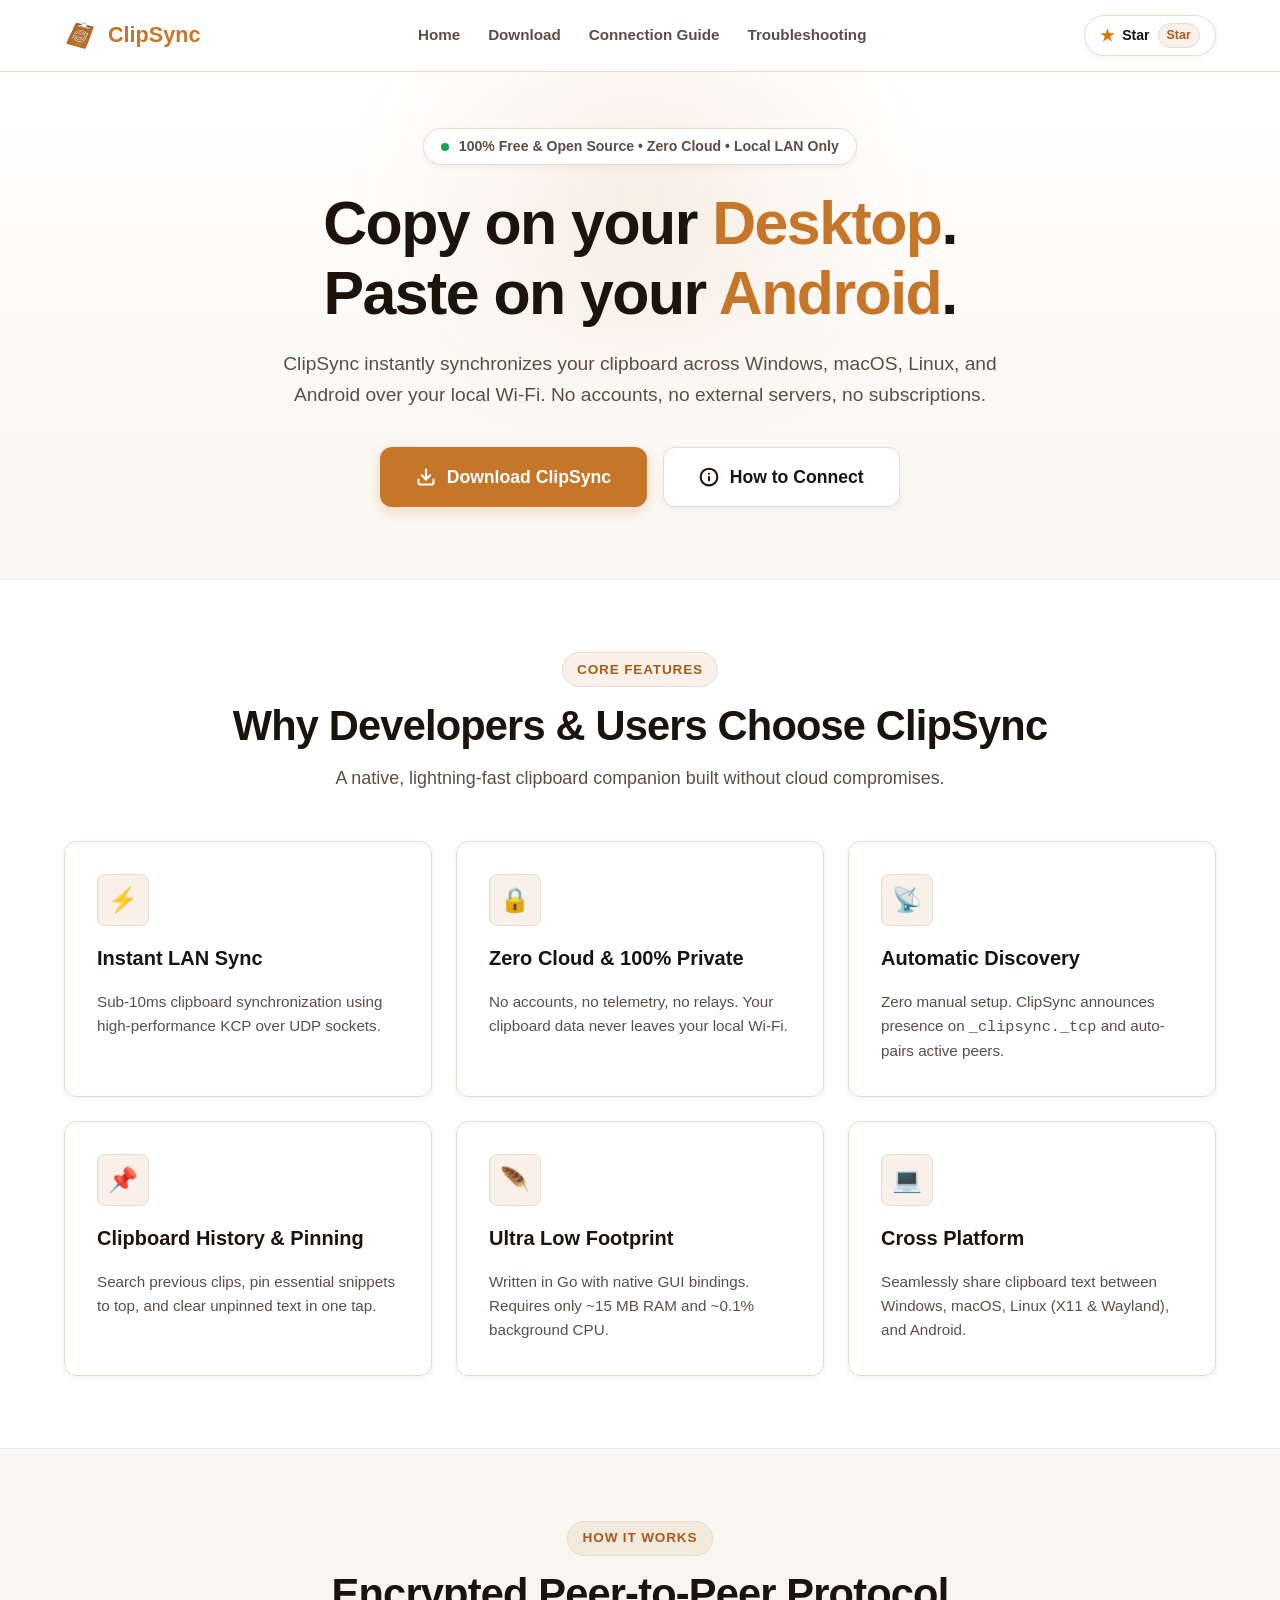
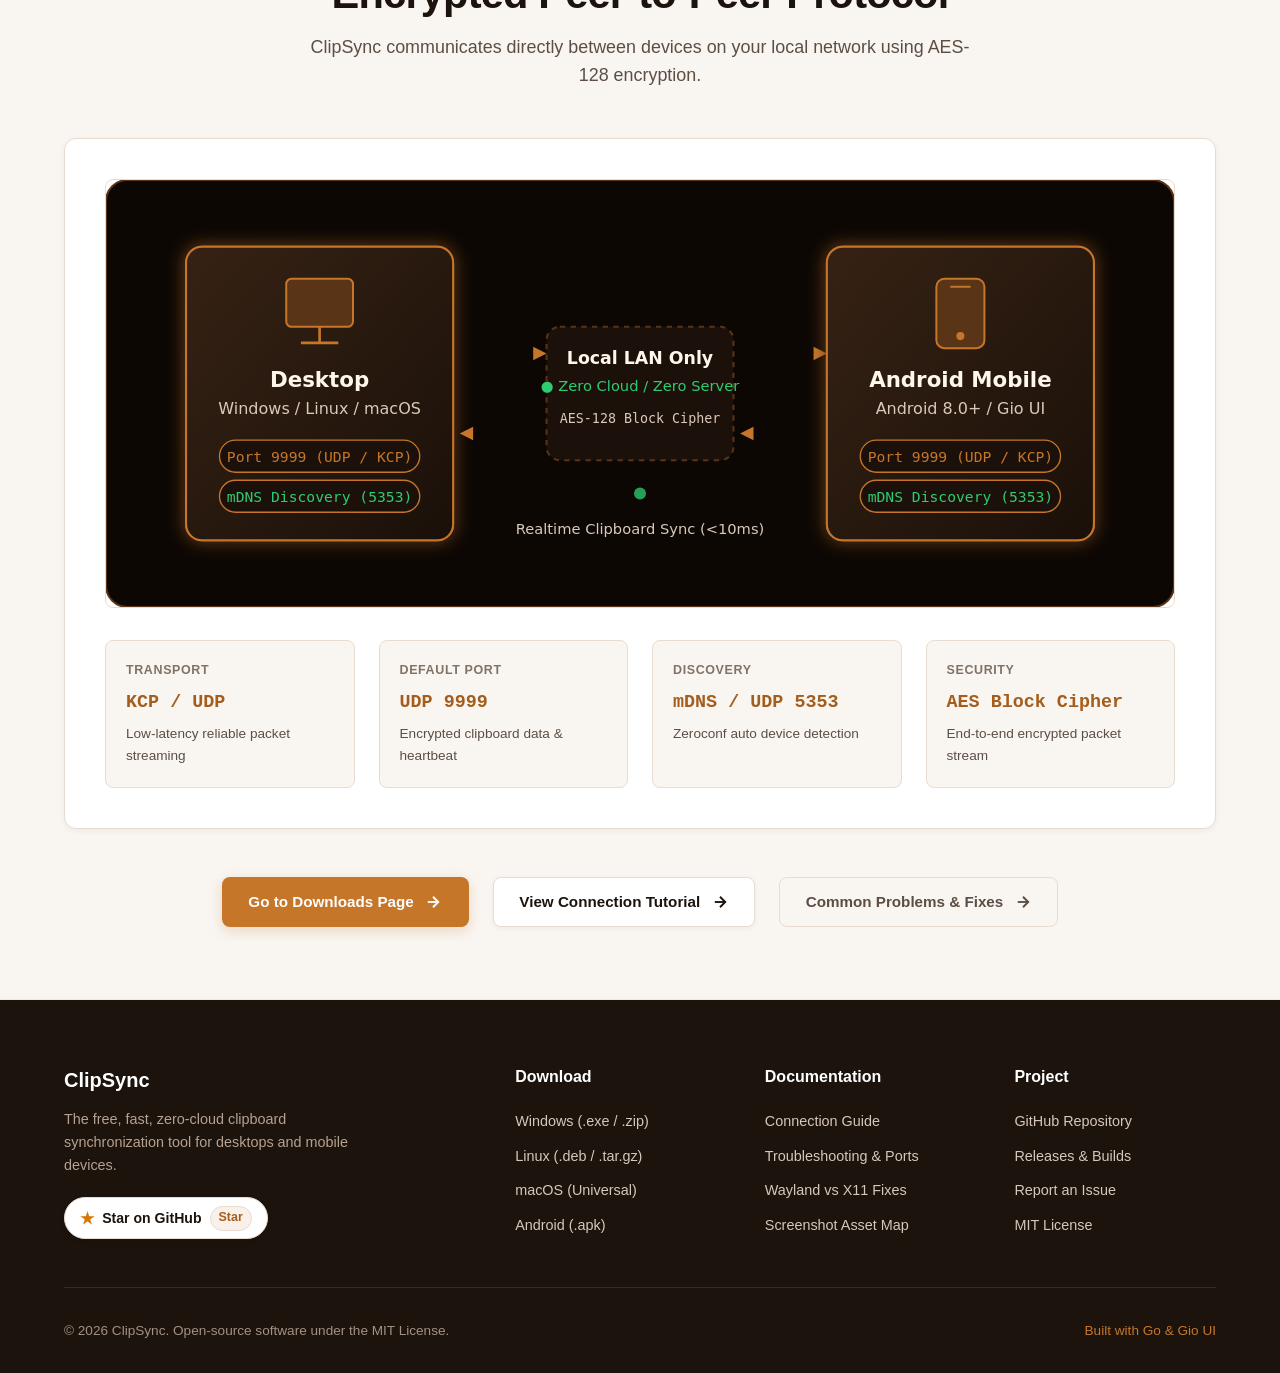
==== docs/index.html @ 0799cf81 "Add styles and troubleshooting page for ClipSync - Introduced new CSS files for page-specific styles" ====
<!DOCTYPE html>
<html lang="en">
<head>
  <meta charset="UTF-8">
  <meta name="viewport" content="width=device-width, initial-scale=1.0">
  <title>ClipSync — Free, Fast, Zero-Cloud Local Clipboard Synchronizer</title>
  <meta name="description" content="Open-source clipboard synchronization for Windows, macOS, Linux, and Android. Sync instantly over your local Wi-Fi with end-to-end AES encryption. No accounts, no cloud, no tracking.">
  <meta name="keywords" content="clipboard sync, clipsync, local clipboard sync, lan clipboard, p2p clipboard, cross platform clipboard, open source clipboard manager">

  <!-- OpenGraph / Social Sharing -->
  <meta property="og:type" content="website">
  <meta property="og:title" content="ClipSync — Zero-Cloud Local Clipboard Sync">
  <meta property="og:description" content="Copy on your Desktop. Paste on your Android. No account. No friction. Fast, private, open-source clipboard synchronization.">
  <meta property="og:image" content="assets/icon.png">
  <meta property="og:url" content="https://diamondosas.github.io/clipsync/">

  <!-- Favicon -->
  <link rel="icon" type="image/x-icon" href="assets/icon.ico">
  <link rel="icon" type="image/png" sizes="32x32" href="assets/icon.png">

  <!-- Modular Stylesheets -->
  <link rel="stylesheet" href="styles/variables.css">
  <link rel="stylesheet" href="styles/reset.css">
  <link rel="stylesheet" href="styles/layout.css">
  <link rel="stylesheet" href="styles/components.css">
  <link rel="stylesheet" href="styles/pages.css">
</head>
<body>

  <!-- Navigation Bar -->
  <header class="navbar">
    <div class="container">
      <a href="index.html" class="nav-brand">
        <img src="assets/icon.png" alt="ClipSync Logo" width="32" height="32">
        <span>ClipSync
      </a>

      <nav class="nav-links">
        <a href="index.html" class="nav-link active">Home</a>
        <a href="download.html" class="nav-link">Download</a>
        <a href="guide.html" class="nav-link">Connection Guide</a>
        <a href="troubleshoot.html" class="nav-link">Troubleshooting</a>
      </nav>

      <div class="nav-actions">
        <a href="https://github.com/DiamondOsas/ClipSync" target="_blank" rel="noopener noreferrer" class="btn-github" title="Star ClipSync on GitHub">
          <span class="star-icon">★</span>
          <span class="btn-github-text">Star</span>
          <span class="star-count">...</span>
        </a>

        <button class="mobile-menu-btn" aria-label="Toggle navigation menu">
          <span></span>
          <span></span>
          <span></span>
        </button>
      </div>
    </div>
  </header>

  <!-- Mobile Drawer Menu -->
  <div class="mobile-drawer">
    <a href="index.html" class="nav-link">Home</a>
    <a href="download.html" class="nav-link">Download</a>
    <a href="guide.html" class="nav-link">Connection Guide</a>
    <a href="troubleshoot.html" class="nav-link">Troubleshooting</a>
    <a href="https://github.com/DiamondOsas/ClipSync" target="_blank" class="btn btn-secondary">
      GitHub Repository (★ <span class="star-count">...</span>)
    </a>
  </div>

  <!-- Hero Section -->
  <section class="hero" id="hero">
    <div class="hero-glow-bg"></div>
    <div class="container">
      <div class="hero-content">
        <div class="hero-badge">
          <span class="hero-badge-dot"></span>
          <span>100% Free & Open Source • Zero Cloud • Local LAN Only</span>
        </div>

        <h1 class="hero-title">
          Copy on your <span class="gradient-text">Desktop</span>.<br>
          Paste on your <span class="gradient-text">Android</span>.
        </h1>

        <p class="hero-desc">
          ClipSync instantly synchronizes your clipboard across Windows, macOS, Linux, and Android over your local Wi-Fi. No accounts, no external servers, no subscriptions.
        </p>

        <!-- Quick CTAs -->
        <div style="display: flex; gap: 1rem; justify-content: center; flex-wrap: wrap;">
          <a href="download.html" class="btn btn-primary btn-lg">
            <svg width="20" height="20" viewBox="0 0 24 24" fill="none" stroke="currentColor" stroke-width="2.5" stroke-linecap="round" stroke-linejoin="round">
              <path d="M21 15v4a2 2 0 0 1-2 2H5a2 2 0 0 1-2-2v-4"></path>
              <polyline points="7 10 12 15 17 10"></polyline>
              <line x1="12" y1="15" x2="12" y2="3"></line>
            </svg>
            <span>Download ClipSync</span>
          </a>
          <a href="guide.html" class="btn btn-secondary btn-lg">
            <svg width="20" height="20" viewBox="0 0 24 24" fill="none" stroke="currentColor" stroke-width="2.5" stroke-linecap="round" stroke-linejoin="round">
              <circle cx="12" cy="12" r="10"></circle>
              <line x1="12" y1="16" x2="12" y2="12"></line>
              <line x1="12" y1="8" x2="12.01" y2="8"></line>
            </svg>
            <span>How to Connect</span>
          </a>
        </div>
      </div>
    </div>
  </section>

  <!-- Quick Feature Overview -->
  <section class="section" id="features">
    <div class="container">
      <div class="section-header">
        <div class="section-tag">Core Features</div>
        <h2 class="section-title">Why Developers & Users Choose ClipSync</h2>
        <p class="section-subtitle">A native, lightning-fast clipboard companion built without cloud compromises.</p>
      </div>

      <div class="features-grid">
        <div class="card card-feature">
          <div class="card-icon">⚡</div>
          <h3 class="card-title">Instant LAN Sync</h3>
          <p class="card-desc">Sub-10ms clipboard synchronization using high-performance KCP over UDP sockets.</p>
        </div>

        <div class="card card-feature">
          <div class="card-icon">🔒</div>
          <h3 class="card-title">Zero Cloud & 100% Private</h3>
          <p class="card-desc">No accounts, no telemetry, no relays. Your clipboard data never leaves your local Wi-Fi.</p>
        </div>

        <div class="card card-feature">
          <div class="card-icon">📡</div>
          <h3 class="card-title">Automatic Discovery</h3>
          <p class="card-desc">Zero manual setup. ClipSync announces presence on <code>_clipsync._tcp</code> and auto-pairs active peers.</p>
        </div>

        <div class="card card-feature">
          <div class="card-icon">📌</div>
          <h3 class="card-title">Clipboard History & Pinning</h3>
          <p class="card-desc">Search previous clips, pin essential snippets to top, and clear unpinned text in one tap.</p>
        </div>

        <div class="card card-feature">
          <div class="card-icon">🪶</div>
          <h3 class="card-title">Ultra Low Footprint</h3>
          <p class="card-desc">Written in Go with native GUI bindings. Requires only ~15 MB RAM and ~0.1% background CPU.</p>
        </div>

        <div class="card card-feature">
          <div class="card-icon">💻</div>
          <h3 class="card-title">Cross Platform</h3>
          <p class="card-desc">Seamlessly share clipboard text between Windows, macOS, Linux (X11 & Wayland), and Android.</p>
        </div>
      </div>
    </div>
  </section>

  <!-- P2P Architecture Overview -->
  <section class="section section-alt">
    <div class="container">
      <div class="section-header">
        <div class="section-tag">How It Works</div>
        <h2 class="section-title">Encrypted Peer-to-Peer Protocol</h2>
        <p class="section-subtitle">ClipSync communicates directly between devices on your local network using AES-128 encryption.</p>
      </div>

      <div class="protocol-banner">
        <div style="text-align: center; margin-bottom: 2rem;">
          <img src="assets/images/p2p-architecture.svg" alt="ClipSync P2P Architecture" style="max-width: 100%; border-radius: var(--radius-sm); border: 1.5px solid var(--color-border);" />
        </div>

        <div class="protocol-grid">
          <div class="protocol-spec-item">
            <span class="protocol-spec-label">Transport</span>
            <span class="protocol-spec-value">KCP / UDP</span>
            <span class="protocol-spec-desc">Low-latency reliable packet streaming</span>
          </div>
          <div class="protocol-spec-item">
            <span class="protocol-spec-label">Default Port</span>
            <span class="protocol-spec-value">UDP 9999</span>
            <span class="protocol-spec-desc">Encrypted clipboard data & heartbeat</span>
          </div>
          <div class="protocol-spec-item">
            <span class="protocol-spec-label">Discovery</span>
            <span class="protocol-spec-value">mDNS / UDP 5353</span>
            <span class="protocol-spec-desc">Zeroconf auto device detection</span>
          </div>
          <div class="protocol-spec-item">
            <span class="protocol-spec-label">Security</span>
            <span class="protocol-spec-value">AES Block Cipher</span>
            <span class="protocol-spec-desc">End-to-end encrypted packet stream</span>
          </div>
        </div>
      </div>

      <!-- Links to subpages -->
      <div style="display: flex; gap: 1.5rem; justify-content: center; margin-top: 3rem; flex-wrap: wrap;">
        <a href="download.html" class="btn btn-primary">
          <span>Go to Downloads Page</span>
          <svg width="18" height="18" viewBox="0 0 24 24" fill="none" stroke="currentColor" stroke-width="2.5"><line x1="5" y1="12" x2="19" y2="12"></line><polyline points="12 5 19 12 12 19"></polyline></svg>
        </a>
        <a href="guide.html" class="btn btn-secondary">
          <span>View Connection Tutorial</span>
          <svg width="18" height="18" viewBox="0 0 24 24" fill="none" stroke="currentColor" stroke-width="2.5"><line x1="5" y1="12" x2="19" y2="12"></line><polyline points="12 5 19 12 12 19"></polyline></svg>
        </a>
        <a href="troubleshoot.html" class="btn btn-ghost">
          <span>Common Problems & Fixes</span>
          <svg width="18" height="18" viewBox="0 0 24 24" fill="none" stroke="currentColor" stroke-width="2.5"><line x1="5" y1="12" x2="19" y2="12"></line><polyline points="12 5 19 12 12 19"></polyline></svg>
        </a>
      </div>
    </div>
  </section>

  <!-- Footer -->
  <footer class="footer">
    <div class="container">
      <div class="footer-grid">
        <div class="footer-brand">
          <h4>ClipSync</h4>
          <p>The free, fast, zero-cloud clipboard synchronization tool for desktops and mobile devices.</p>
          <div style="margin-top: 1.25rem;">
            <a href="https://github.com/DiamondOsas/ClipSync" target="_blank" rel="noopener noreferrer" class="btn-github">
              <span class="star-icon">★</span>
              <span>Star on GitHub</span>
              <span class="star-count">...</span>
            </a>
          </div>
        </div>

        <div class="footer-col">
          <h5>Download</h5>
          <ul>
            <li><a href="download.html">Windows (.exe / .zip)</a></li>
            <li><a href="download.html">Linux (.deb / .tar.gz)</a></li>
            <li><a href="download.html">macOS (Universal)</a></li>
            <li><a href="download.html">Android (.apk)</a></li>
          </ul>
        </div>

        <div class="footer-col">
          <h5>Documentation</h5>
          <ul>
            <li><a href="guide.html">Connection Guide</a></li>
            <li><a href="troubleshoot.html">Troubleshooting & Ports</a></li>
            <li><a href="troubleshoot.html">Wayland vs X11 Fixes</a></li>
            <li><a href="guide.html#assets">Screenshot Asset Map</a></li>
          </ul>
        </div>

        <div class="footer-col">
          <h5>Project</h5>
          <ul>
            <li><a href="https://github.com/DiamondOsas/ClipSync" target="_blank">GitHub Repository</a></li>
            <li><a href="https://github.com/DiamondOsas/ClipSync/releases" target="_blank">Releases & Builds</a></li>
            <li><a href="https://github.com/DiamondOsas/ClipSync/issues" target="_blank">Report an Issue</a></li>
            <li><a href="https://github.com/DiamondOsas/ClipSync/blob/main/LICENCE" target="_blank">MIT License</a></li>
          </ul>
        </div>
      </div>

      <div class="footer-bottom">
        <div>© 2026 ClipSync. Open-source software under the MIT License.</div>
        <div style="color: var(--color-accent);">Built with Go & Gio UI</div>
      </div>
    </div>
  </footer>

  <!-- Modular Scripts -->
  <script src="scripts/os-detect.js"></script>
  <script src="scripts/github-api.js"></script>
  <script src="scripts/clipboard.js"></script>
  <script src="scripts/ui-tabs.js"></script>
  <script src="scripts/main.js"></script>
</body>
</html>
---- docs/styles/variables.css ----
/**
 * ClipSync Theme Variables — Clean White Background with colors.go Accents
 * Palette:
 * - Background: Pure White (#FFFFFF) & Crisp Light Off-White (#FBF9F7)
 * - Accent: Warm Amber Caramel (#C67628) from colors.go
 * - Surface / Card: Crisp White (#FFFFFF) with warm borders
 * - Pinned Card: Warm Bronze / Cream Tint (#FDF6EE) with #C67628 border
 * - Text Primary: Deep Rich Charcoal Brown (#1A120B)
 * - Text Muted: Warm Almond Slate (#5C4E43)
 * - Red Action: Warm Rustic Terracotta (#DC4B3C) from colors.go
 */

:root {
  /* Clean White Canvas */
  --color-bg: #FFFFFF;
  --color-bg-alt: #F9F6F2;
  --color-bg-subtle: #F3ECE5;

  /* Primary Accent: Glowing Warm Amber Caramel (#C67628) */
  --color-accent: #C67628;
  --color-accent-light: #DE842D;
  --color-accent-dark: #A45D1C;
  --color-accent-hover: #B8671E;
  --color-accent-dim: rgba(198, 118, 40, 0.10);
  --color-accent-glow: rgba(198, 118, 40, 0.25);

  /* Primary Text: Deep Rich Dark Charcoal */
  --color-text: #1C130D;
  --color-text-dark: #000000;
  --color-text-white: #FFFFFF;

  /* Secondary Text: Warm Almond Slate */
  --color-text-muted: #5C4E43;
  --color-text-dim: #827265;

  /* Surface & Card Backgrounds */
  --color-surface: #FFFFFF;
  --color-surface-hover: #FCFAF8;
  --color-surface-card: #FFFFFF;
  --color-surface-card-hover: #FFFDFB;
  --color-surface-dark: #1F140D; /* Rich warm chocolate from colors.go for headers/footer */

  /* Surface Pinned / Highlight */
  --color-surface-pinned: #FEF8F0;
  --color-surface-pinned-border: #C67628;

  /* Destructive & Alert Action */
  --color-red: #DC4B3C;
  --color-red-dim: rgba(220, 75, 60, 0.10);

  /* Success & Status Glow */
  --color-green: #16A34A;
  --color-green-glow: rgba(22, 163, 74, 0.25);

  /* Borders & Dividers */
  --color-border: #E8DCD1;
  --color-border-subtle: #F0E8E0;
  --color-border-focus: #C67628;

  /* Typography */
  --font-sans: 'Inter', -apple-system, BlinkMacSystemFont, 'Segoe UI', Roboto, Oxygen, Ubuntu, Cantarell, sans-serif;
  --font-mono: 'JetBrains Mono', 'Fira Code', 'Cascadia Code', Menlo, Monaco, Consolas, monospace;

  /* Spacing & Sizing */
  --max-width: 1200px;
  --header-height: 72px;

  /* Border Radii */
  --radius-xs: 4px;
  --radius-sm: 8px;
  --radius-md: 12px;
  --radius-lg: 18px;
  --radius-full: 9999px;

  /* Shadows */
  --shadow-sm: 0 2px 6px rgba(40, 20, 5, 0.05);
  --shadow-md: 0 6px 18px rgba(40, 20, 5, 0.08);
  --shadow-lg: 0 12px 32px rgba(40, 20, 5, 0.12);
  --shadow-accent: 0 4px 20px rgba(198, 118, 40, 0.22);

  /* Transitions */
  --transition: all 0.2s cubic-bezier(0.16, 1, 0.3, 1);
  --transition-slow: all 0.35s cubic-bezier(0.16, 1, 0.3, 1);
}
---- docs/styles/layout.css ----
/**
 * ClipSync Layout & Structure — Light Theme with Warm Amber Accents
 */

.container {
  width: 100%;
  max-width: var(--max-width);
  margin: 0 auto;
  padding: 0 1.5rem;
}

.section {
  padding: 4.5rem 0;
  position: relative;
}

.section-alt {
  background-color: var(--color-bg-alt);
  border-top: 1px solid var(--color-border-subtle);
  border-bottom: 1px solid var(--color-border-subtle);
}

.section-header {
  text-align: center;
  margin-bottom: 3rem;
}

.section-tag {
  display: inline-flex;
  align-items: center;
  gap: 0.5rem;
  padding: 0.35rem 0.9rem;
  background: var(--color-accent-dim);
  border: 1px solid var(--color-border);
  color: var(--color-accent-dark);
  border-radius: var(--radius-full);
  font-size: 0.85rem;
  font-weight: 700;
  text-transform: uppercase;
  letter-spacing: 0.06em;
  margin-bottom: 0.85rem;
}

.section-title {
  font-size: clamp(2rem, 3.8vw, 2.6rem);
  font-weight: 800;
  color: var(--color-text);
  line-height: 1.2;
  margin-bottom: 0.85rem;
  letter-spacing: -0.02em;
}

.section-subtitle {
  font-size: 1.12rem;
  color: var(--color-text-muted);
  max-width: 680px;
  margin: 0 auto;
}

/* Header & Navigation */
.navbar {
  position: sticky;
  top: 0;
  left: 0;
  right: 0;
  height: var(--header-height);
  background: rgba(255, 255, 255, 0.92);
  backdrop-filter: blur(12px);
  -webkit-backdrop-filter: blur(12px);
  border-bottom: 1px solid var(--color-border);
  z-index: 1000;
  display: flex;
  align-items: center;
  transition: var(--transition);
}

.navbar .container {
  display: flex;
  align-items: center;
  justify-content: space-between;
}

.nav-brand {
  display: flex;
  align-items: center;
  gap: 0.75rem;
  font-size: 1.35rem;
  font-weight: 800;
  color: var(--color-text);
  text-decoration: none;
}

.nav-brand img {
  width: 32px;
  height: 32px;
  object-fit: contain;
}

.nav-brand span {
  color: var(--color-accent);
}

.nav-links {
  display: flex;
  align-items: center;
  gap: 1.75rem;
}

.nav-link {
  color: var(--color-text-muted);
  font-weight: 600;
  font-size: 0.95rem;
  text-decoration: none;
  transition: var(--transition);
  position: relative;
  padding: 0.4rem 0;
}

.nav-link:hover, .nav-link.active {
  color: var(--color-accent);
  text-decoration: none;
}

.nav-link.active::after {
  content: '';
  position: absolute;
  bottom: 0;
  left: 0;
  right: 0;
  height: 2px;
  background: var(--color-accent);
  border-radius: 2px;
}

.nav-actions {
  display: flex;
  align-items: center;
  gap: 1rem;
}

/* Mobile Nav Toggle */
.mobile-menu-btn {
  display: none;
  flex-direction: column;
  justify-content: center;
  gap: 5px;
  width: 38px;
  height: 38px;
  padding: 8px;
  border-radius: var(--radius-xs);
  background: var(--color-bg-alt);
  border: 1px solid var(--color-border);
  color: var(--color-text);
}

.mobile-menu-btn span {
  display: block;
  height: 2px;
  width: 100%;
  background: var(--color-text);
  border-radius: 2px;
  transition: var(--transition);
}

.mobile-drawer {
  display: none;
}

/* Hero Section */
.hero {
  padding-top: 3.5rem;
  padding-bottom: 4.5rem;
  position: relative;
  overflow: hidden;
  background: linear-gradient(180deg, #FFFFFF 0%, #FAF6F1 100%);
  border-bottom: 1px solid var(--color-border-subtle);
}

.hero-glow-bg {
  position: absolute;
  top: -10%;
  left: 50%;
  transform: translateX(-50%);
  width: 650px;
  height: 350px;
  background: radial-gradient(circle, rgba(198, 118, 40, 0.12) 0%, rgba(255, 255, 255, 0) 70%);
  filter: blur(40px);
  pointer-events: none;
  z-index: 0;
}

.hero-content {
  position: relative;
  z-index: 1;
  text-align: center;
  max-width: 860px;
  margin: 0 auto;
}

.hero-badge {
  display: inline-flex;
  align-items: center;
  gap: 0.6rem;
  background: #FFFFFF;
  border: 1px solid var(--color-border);
  border-radius: var(--radius-full);
  padding: 0.4rem 1.1rem;
  margin-bottom: 1.5rem;
  font-size: 0.88rem;
  font-weight: 600;
  color: var(--color-text-muted);
  box-shadow: var(--shadow-sm);
}

.hero-badge-dot {
  width: 8px;
  height: 8px;
  border-radius: 50%;
  background: var(--color-green);
}

.hero-title {
  font-size: clamp(2.3rem, 5vw, 3.8rem);
  font-weight: 900;
  line-height: 1.15;
  letter-spacing: -0.025em;
  margin-bottom: 1.25rem;
  color: var(--color-text);
}

.hero-title .gradient-text {
  color: var(--color-accent);
}

.hero-desc {
  font-size: 1.2rem;
  color: var(--color-text-muted);
  line-height: 1.6;
  margin-bottom: 2.25rem;
  max-width: 720px;
  margin-left: auto;
  margin-right: auto;
}

/* Page Header for subpages (Download, Guide, Troubleshoot) */
.page-header {
  padding: 3.5rem 0 2rem;
  background: linear-gradient(180deg, #FAF6F1 0%, #FFFFFF 100%);
  border-bottom: 1px solid var(--color-border);
  text-align: center;
}

.page-header h1 {
  font-size: clamp(2.2rem, 4vw, 3rem);
  font-weight: 800;
  color: var(--color-text);
  margin-bottom: 0.75rem;
  letter-spacing: -0.02em;
}

.page-header p {
  font-size: 1.15rem;
  color: var(--color-text-muted);
  max-width: 700px;
  margin: 0 auto;
}

/* Features Grid */
.features-grid {
  display: grid;
  grid-template-columns: repeat(auto-fit, minmax(280px, 1fr));
  gap: 1.5rem;
  margin-top: 2rem;
}

/* Footer */
.footer {
  background: #1C130D; /* Rich chocolate dark from colors.go for clean bottom contrast */
  color: #D6C7BB;
  padding: 4rem 0 2rem;
  font-size: 0.95rem;
}

.footer-grid {
  display: grid;
  grid-template-columns: 2fr repeat(3, 1fr);
  gap: 3rem;
  margin-bottom: 3rem;
}

.footer-brand h4 {
  font-size: 1.25rem;
  color: #FFFFFF;
  font-weight: 800;
  margin-bottom: 0.75rem;
}

.footer-brand p {
  color: #B5A292;
  font-size: 0.9rem;
  max-width: 320px;
  line-height: 1.6;
}

.footer-col h5 {
  color: #FFFFFF;
  font-size: 1rem;
  font-weight: 700;
  margin-bottom: 1.2rem;
}

.footer-col ul {
  display: flex;
  flex-direction: column;
  gap: 0.65rem;
}

.footer-col a {
  color: #D6C7BB;
  text-decoration: none;
  font-size: 0.9rem;
  transition: var(--transition);
}

.footer-col a:hover {
  color: #FFFFFF;
  padding-left: 3px;
}

.footer-bottom {
  padding-top: 2rem;
  border-top: 1px solid rgba(255, 255, 255, 0.1);
  display: flex;
  align-items: center;
  justify-content: space-between;
  flex-wrap: wrap;
  gap: 1rem;
  font-size: 0.85rem;
  color: #A39182;
}

@media (max-width: 900px) {
  .nav-links, .nav-actions .btn-github-text {
    display: none;
  }

  .mobile-menu-btn {
    display: flex;
  }

  .mobile-drawer {
    position: fixed;
    top: var(--header-height);
    left: 0;
    right: 0;
    background: #FFFFFF;
    border-bottom: 2px solid var(--color-border);
    box-shadow: var(--shadow-lg);
    padding: 1.5rem;
    display: flex;
    flex-direction: column;
    gap: 1.25rem;
    transform: translateY(-120%);
    transition: transform 0.3s ease-in-out;
    z-index: 999;
  }

  .mobile-drawer.open {
    transform: translateY(0);
  }

  .mobile-drawer .nav-link {
    font-size: 1.1rem;
    padding: 0.6rem 0;
    border-bottom: 1px solid var(--color-border-subtle);
  }

  .footer-grid {
    grid-template-columns: 1fr 1fr;
    gap: 2rem;
  }

  .footer-brand {
    grid-column: span 2;
  }
}

@media (max-width: 600px) {
  .footer-grid {
    grid-template-columns: 1fr;
  }
  .footer-brand {
    grid-column: span 1;
  }
}
---- docs/styles/components.css ----
/**
 * ClipSync Components & UI Elements — Clean White Background
 */

/* Buttons */
.btn {
  display: inline-flex;
  align-items: center;
  justify-content: center;
  gap: 0.65rem;
  padding: 0.75rem 1.6rem;
  border-radius: var(--radius-sm);
  font-weight: 600;
  font-size: 0.95rem;
  text-decoration: none;
  transition: var(--transition);
  border: 1px solid transparent;
  cursor: pointer;
  white-space: nowrap;
}

.btn:hover {
  text-decoration: none;
  transform: translateY(-2px);
}

.btn-primary {
  background: var(--color-accent);
  color: #FFFFFF !important;
  font-weight: 700;
  box-shadow: 0 4px 14px var(--color-accent-glow);
}

.btn-primary:hover {
  background: var(--color-accent-hover);
  box-shadow: 0 6px 20px rgba(198, 118, 40, 0.4);
}

.btn-secondary {
  background: #FFFFFF;
  color: var(--color-text) !important;
  border: 1px solid var(--color-border);
  box-shadow: var(--shadow-sm);
}

.btn-secondary:hover {
  background: var(--color-bg-alt);
  border-color: var(--color-accent);
  color: var(--color-accent) !important;
}

.btn-ghost {
  background: transparent;
  color: var(--color-text-muted);
  border: 1px solid var(--color-border);
}

.btn-ghost:hover {
  background: var(--color-bg-alt);
  color: var(--color-text);
  border-color: var(--color-accent);
}

.btn-lg {
  padding: 0.95rem 2.2rem;
  font-size: 1.1rem;
  border-radius: var(--radius-md);
}

.btn-sm {
  padding: 0.45rem 0.9rem;
  font-size: 0.85rem;
}

/* GitHub Star Button */
.btn-github {
  display: inline-flex;
  align-items: center;
  gap: 0.5rem;
  background: #FFFFFF;
  color: var(--color-text) !important;
  border: 1px solid var(--color-border);
  padding: 0.45rem 0.95rem;
  border-radius: var(--radius-full);
  font-size: 0.88rem;
  font-weight: 600;
  transition: var(--transition);
  box-shadow: var(--shadow-sm);
}

.btn-github:hover {
  border-color: var(--color-accent);
  color: var(--color-accent) !important;
  box-shadow: var(--shadow-md);
  text-decoration: none;
}

.btn-github .star-icon {
  color: #D97706;
  font-size: 1rem;
}

.btn-github .star-count {
  background: var(--color-accent-dim);
  border: 1px solid var(--color-border);
  padding: 0.1rem 0.5rem;
  border-radius: var(--radius-full);
  font-size: 0.78rem;
  font-weight: 700;
  color: var(--color-accent-dark);
}

/* Cards */
.card {
  background: #FFFFFF;
  border: 1px solid var(--color-border);
  border-radius: var(--radius-md);
  padding: 2rem;
  transition: var(--transition);
  position: relative;
  box-shadow: var(--shadow-sm);
}

.card:hover {
  border-color: var(--color-accent);
  box-shadow: var(--shadow-md);
  transform: translateY(-3px);
}

.card-pinned {
  background: var(--color-surface-pinned);
  border: 1.5px solid var(--color-surface-pinned-border);
  box-shadow: var(--shadow-accent);
}

.card-feature {
  display: flex;
  flex-direction: column;
  gap: 1rem;
  height: 100%;
}

.card-icon {
  width: 52px;
  height: 52px;
  border-radius: var(--radius-sm);
  background: var(--color-accent-dim);
  border: 1px solid var(--color-border);
  display: flex;
  align-items: center;
  justify-content: center;
  font-size: 1.5rem;
  color: var(--color-accent);
}

.card-title {
  font-size: 1.25rem;
  font-weight: 700;
  color: var(--color-text);
}

.card-desc {
  font-size: 0.95rem;
  color: var(--color-text-muted);
  line-height: 1.6;
}

/* Tabs */
.tabs-nav {
  display: flex;
  align-items: center;
  gap: 0.5rem;
  background: #FFFFFF;
  border: 1px solid var(--color-border);
  border-radius: var(--radius-lg);
  padding: 0.4rem;
  margin-bottom: 2rem;
  overflow-x: auto;
  box-shadow: var(--shadow-sm);
  scrollbar-width: none;
}

.tabs-nav::-webkit-scrollbar {
  display: none;
}

.tab-btn {
  display: inline-flex;
  align-items: center;
  gap: 0.6rem;
  padding: 0.65rem 1.4rem;
  border-radius: var(--radius-md);
  font-size: 0.95rem;
  font-weight: 600;
  color: var(--color-text-muted);
  transition: var(--transition);
  white-space: nowrap;
}

.tab-btn:hover {
  color: var(--color-accent);
  background: var(--color-accent-dim);
}

.tab-btn.active {
  background: var(--color-accent);
  color: #FFFFFF !important;
  box-shadow: 0 2px 10px rgba(198, 118, 40, 0.35);
}

.tab-pane {
  display: none;
  animation: fadeIn 0.25s cubic-bezier(0.16, 1, 0.3, 1);
}

.tab-pane.active {
  display: block;
}

@keyframes fadeIn {
  from {
    opacity: 0;
    transform: translateY(6px);
  }
  to {
    opacity: 1;
    transform: translateY(0);
  }
}

/* Code Blocks & Terminal Snippets */
.code-block {
  background: #1C130D; /* Clean dark terminal block for high contrast */
  border: 1px solid #362214;
  border-radius: var(--radius-sm);
  margin: 1.2rem 0;
  position: relative;
  overflow: hidden;
  box-shadow: var(--shadow-md);
}

.code-header {
  display: flex;
  align-items: center;
  justify-content: space-between;
  padding: 0.5rem 1rem;
  background: #281B13;
  border-bottom: 1px solid #3D291D;
  font-size: 0.8rem;
  color: #DAC9B9;
  font-family: var(--font-mono);
}

.code-content {
  padding: 1.1rem 1.25rem;
  overflow-x: auto;
  font-family: var(--font-mono);
  font-size: 0.9rem;
  color: #FFF6EC;
  line-height: 1.5;
}

.code-content code {
  color: #FFF6EC;
}

.code-content .command-prompt {
  color: var(--color-accent-light);
  user-select: none;
  margin-right: 0.5rem;
}

.btn-copy {
  display: inline-flex;
  align-items: center;
  gap: 0.4rem;
  background: #362214;
  border: 1px solid #5A3416;
  color: #FFF6EC;
  padding: 0.3rem 0.7rem;
  border-radius: var(--radius-xs);
  font-size: 0.78rem;
  font-family: var(--font-sans);
  font-weight: 500;
  transition: var(--transition);
}

.btn-copy:hover {
  background: var(--color-accent);
  color: #FFFFFF;
}

.btn-copy.copied {
  background: var(--color-green);
  color: #FFFFFF;
  border-color: var(--color-green);
}

/* Badges & Pills */
.badge {
  display: inline-flex;
  align-items: center;
  gap: 0.35rem;
  padding: 0.25rem 0.65rem;
  border-radius: var(--radius-full);
  font-size: 0.75rem;
  font-weight: 700;
  text-transform: uppercase;
  letter-spacing: 0.05em;
}

.badge-amber {
  background: var(--color-accent-dim);
  color: var(--color-accent-dark);
  border: 1px solid var(--color-border);
}

.badge-green {
  background: rgba(22, 163, 74, 0.12);
  color: #15803D;
  border: 1px solid rgba(22, 163, 74, 0.25);
}

.badge-red {
  background: var(--color-red-dim);
  color: #DC4B3C;
  border: 1px solid rgba(220, 75, 60, 0.25);
}

/* Search Bar */
.search-container {
  position: relative;
  max-width: 620px;
  margin: 0 auto 2.5rem;
}

.search-input {
  width: 100%;
  padding: 0.95rem 1.25rem 0.95rem 3rem;
  background: #FFFFFF;
  border: 1.5px solid var(--color-border);
  border-radius: var(--radius-full);
  color: var(--color-text);
  font-size: 1rem;
  box-shadow: var(--shadow-sm);
  transition: var(--transition);
}

.search-input:focus {
  outline: none;
  border-color: var(--color-accent);
  box-shadow: 0 0 16px var(--color-accent-glow);
}

.search-icon {
  position: absolute;
  left: 1.15rem;
  top: 50%;
  transform: translateY(-50%);
  color: var(--color-text-dim);
  pointer-events: none;
}

/* Accordion */
.accordion-item {
  background: #FFFFFF;
  border: 1px solid var(--color-border);
  border-radius: var(--radius-md);
  margin-bottom: 1rem;
  overflow: hidden;
  transition: var(--transition);
  box-shadow: var(--shadow-sm);
}

.accordion-item:hover {
  border-color: var(--color-accent);
}

.accordion-item.active {
  border-color: var(--color-accent);
  box-shadow: var(--shadow-md);
}

.accordion-header {
  width: 100%;
  padding: 1.35rem 1.75rem;
  display: flex;
  align-items: center;
  justify-content: space-between;
  gap: 1rem;
  text-align: left;
  font-size: 1.1rem;
  font-weight: 700;
  color: var(--color-text);
  transition: var(--transition);
  background: #FFFFFF;
}

.accordion-header:hover {
  color: var(--color-accent);
  background: var(--color-bg-alt);
}

.accordion-icon {
  width: 26px;
  height: 26px;
  display: flex;
  align-items: center;
  justify-content: center;
  border-radius: 50%;
  background: var(--color-bg-alt);
  color: var(--color-accent);
  transition: transform 0.25s ease;
  flex-shrink: 0;
  border: 1px solid var(--color-border);
}

.accordion-item.active .accordion-icon {
  transform: rotate(180deg);
  background: var(--color-accent);
  color: #FFFFFF;
  border-color: var(--color-accent);
}

.accordion-body {
  padding: 0 1.75rem 1.5rem;
  color: var(--color-text-muted);
  font-size: 0.98rem;
  line-height: 1.7;
  display: none;
  border-top: 1px solid var(--color-border-subtle);
  background: #FFFFFF;
}

.accordion-item.active .accordion-body {
  display: block;
}

/* Toast Notifications */
.toast-container {
  position: fixed;
  bottom: 2rem;
  right: 2rem;
  z-index: 2000;
  display: flex;
  flex-direction: column;
  gap: 0.75rem;
  pointer-events: none;
}

.toast {
  background: #FFFFFF;
  color: var(--color-text);
  border: 1.5px solid var(--color-accent);
  padding: 0.85rem 1.4rem;
  border-radius: var(--radius-sm);
  box-shadow: var(--shadow-lg);
  display: flex;
  align-items: center;
  gap: 0.75rem;
  font-weight: 600;
  font-size: 0.9rem;
  pointer-events: auto;
  animation: slideInUp 0.3s cubic-bezier(0.16, 1, 0.3, 1);
}

@keyframes slideInUp {
  from {
    opacity: 0;
    transform: translateY(20px);
  }
  to {
    opacity: 1;
    transform: translateY(0);
  }
}
---- docs/styles/pages.css ----
/**
 * ClipSync Page-Specific Styles — Light Theme
 * Download Matrix, Step-by-Step Guide, Architecture Visuals, Screenshots Showcase
 */

/* ==========================================================================
   1. Download Hero & OS Detection
   ========================================================================== */
.download-hero-card {
  background: linear-gradient(135deg, #FFFFFF 0%, #FFFDF9 60%, #FAF4EC 100%);
  border: 2px solid var(--color-accent);
  border-radius: var(--radius-lg);
  padding: 3rem;
  box-shadow: var(--shadow-md);
  margin-bottom: 3rem;
  position: relative;
  overflow: hidden;
}

.download-hero-card::before {
  content: '';
  position: absolute;
  top: 0;
  left: 0;
  right: 0;
  height: 4px;
  background: linear-gradient(90deg, #DE842D, #C67628, #A45D1C);
}

.detected-os-badge {
  display: inline-flex;
  align-items: center;
  gap: 0.6rem;
  background: var(--color-accent-dim);
  border: 1px solid var(--color-border);
  border-radius: var(--radius-full);
  padding: 0.4rem 1.2rem;
  color: var(--color-accent-dark);
  font-size: 0.95rem;
  font-weight: 700;
  margin-bottom: 1.25rem;
}

.detected-os-badge svg {
  width: 18px;
  height: 18px;
  fill: var(--color-accent);
}

.download-hero-grid {
  display: grid;
  grid-template-columns: 1.2fr 1fr;
  gap: 3rem;
  align-items: center;
}

.download-actions {
  display: flex;
  flex-direction: column;
  gap: 1.25rem;
}

.download-main-btn {
  padding: 1.1rem 2rem;
  font-size: 1.15rem;
  font-weight: 700;
  display: flex;
  align-items: center;
  justify-content: space-between;
}

.download-main-btn .btn-text-group {
  display: flex;
  flex-direction: column;
  align-items: flex-start;
  text-align: left;
}

.download-main-btn .btn-subtext {
  font-size: 0.82rem;
  font-weight: 500;
  opacity: 0.9;
}

.download-meta {
  display: flex;
  align-items: center;
  gap: 1.5rem;
  color: var(--color-text-muted);
  font-size: 0.88rem;
}

.download-meta-item {
  display: flex;
  align-items: center;
  gap: 0.4rem;
}

.download-hero-info {
  border-left: 1px solid var(--color-border);
  padding-left: 3rem;
  display: flex;
  flex-direction: column;
  gap: 1.5rem;
}

.info-item {
  display: flex;
  gap: 1rem;
}

.info-icon {
  width: 38px;
  height: 38px;
  border-radius: var(--radius-sm);
  background: var(--color-accent-dim);
  border: 1px solid var(--color-border);
  display: flex;
  align-items: center;
  justify-content: center;
  color: var(--color-accent);
  font-size: 1.1rem;
  flex-shrink: 0;
}

.info-title {
  font-size: 1rem;
  font-weight: 700;
  color: var(--color-text);
  margin-bottom: 0.2rem;
}

.info-desc {
  font-size: 0.88rem;
  color: var(--color-text-muted);
  line-height: 1.4;
}

/* ==========================================================================
   2. Platform Download Matrix Cards
   ========================================================================== */
.os-matrix-grid {
  display: grid;
  grid-template-columns: repeat(auto-fit, minmax(260px, 1fr));
  gap: 1.75rem;
}

.os-card {
  background: #FFFFFF;
  border: 1.5px solid var(--color-border);
  border-radius: var(--radius-md);
  padding: 1.75rem;
  display: flex;
  flex-direction: column;
  justify-content: space-between;
  gap: 1.5rem;
  box-shadow: var(--shadow-sm);
  transition: var(--transition);
}

.os-card:hover {
  border-color: var(--color-accent);
  transform: translateY(-4px);
  box-shadow: var(--shadow-md);
}

.os-card-header {
  display: flex;
  align-items: center;
  gap: 1rem;
}

.os-card-icon {
  width: 48px;
  height: 48px;
  border-radius: var(--radius-sm);
  background: var(--color-accent-dim);
  border: 1px solid var(--color-border);
  display: flex;
  align-items: center;
  justify-content: center;
}

.os-card-icon svg {
  width: 26px;
  height: 26px;
  fill: var(--color-accent);
}

.os-card-title {
  font-size: 1.2rem;
  font-weight: 700;
  color: var(--color-text);
}

.os-card-version {
  font-size: 0.82rem;
  color: var(--color-text-dim);
  font-weight: 500;
}

.os-card-downloads {
  display: flex;
  flex-direction: column;
  gap: 0.75rem;
}

.os-card-downloads .btn {
  width: 100%;
  justify-content: space-between;
  font-size: 0.9rem;
  padding: 0.7rem 1rem;
}

.file-type-badge {
  font-size: 0.75rem;
  background: rgba(0, 0, 0, 0.08);
  padding: 0.15rem 0.45rem;
  border-radius: var(--radius-xs);
  font-family: var(--font-mono);
  font-weight: 600;
}

.btn-primary .file-type-badge {
  background: rgba(255, 255, 255, 0.25);
  color: #FFFFFF;
}

/* ==========================================================================
   3. Step-by-Step Connection Guide
   ========================================================================== */
.steps-container {
  display: grid;
  grid-template-columns: repeat(3, 1fr);
  gap: 2rem;
  position: relative;
  margin: 3rem 0;
}

.step-card {
  background: #FFFFFF;
  border: 1.5px solid var(--color-border);
  border-radius: var(--radius-md);
  padding: 2.2rem 1.8rem;
  display: flex;
  flex-direction: column;
  gap: 1.2rem;
  position: relative;
  box-shadow: var(--shadow-sm);
}

.step-number {
  position: absolute;
  top: -16px;
  left: 24px;
  width: 36px;
  height: 36px;
  border-radius: 50%;
  background: var(--color-accent);
  color: #FFFFFF;
  font-weight: 800;
  font-size: 1.1rem;
  display: flex;
  align-items: center;
  justify-content: center;
  box-shadow: 0 4px 12px var(--color-accent-glow);
}

.step-title {
  font-size: 1.2rem;
  font-weight: 700;
  color: var(--color-text);
  margin-top: 0.5rem;
}

.step-desc {
  font-size: 0.95rem;
  color: var(--color-text-muted);
  line-height: 1.6;
}

/* ==========================================================================
   4. Visual Screenshots & Mockups
   ========================================================================== */
.screenshots-grid {
  display: grid;
  grid-template-columns: repeat(auto-fit, minmax(420px, 1fr));
  gap: 2.5rem;
  margin: 2.5rem 0;
}

.screenshot-frame {
  background: #FFFFFF;
  border: 1.5px solid var(--color-border);
  border-radius: var(--radius-md);
  overflow: hidden;
  box-shadow: var(--shadow-md);
  transition: var(--transition);
}

.screenshot-frame:hover {
  border-color: var(--color-accent);
  box-shadow: var(--shadow-lg);
}

.screenshot-topbar {
  background: #FAF6F1;
  border-bottom: 1px solid var(--color-border);
  padding: 0.75rem 1rem;
  display: flex;
  align-items: center;
  justify-content: space-between;
}

.window-dots {
  display: flex;
  gap: 6px;
}

.window-dot {
  width: 10px;
  height: 10px;
  border-radius: 50%;
  background: #D5C5B5;
}

.window-title {
  font-size: 0.85rem;
  color: var(--color-text);
  font-weight: 700;
}

.screenshot-img-wrapper {
  background: #110B07; /* Dark viewport container so the app screenshots contrast gorgeously */
  padding: 1.5rem;
  display: flex;
  align-items: center;
  justify-content: center;
  min-height: 300px;
}

.screenshot-img-wrapper img {
  border-radius: var(--radius-sm);
  max-height: 380px;
  object-fit: contain;
  box-shadow: 0 4px 20px rgba(0, 0, 0, 0.5);
}

.screenshot-caption {
  padding: 1.25rem 1.5rem;
  background: #FFFFFF;
  border-top: 1px solid var(--color-border);
}

.screenshot-caption h5 {
  font-size: 1.05rem;
  font-weight: 700;
  color: var(--color-text);
  margin-bottom: 0.35rem;
}

.screenshot-caption p {
  font-size: 0.9rem;
  color: var(--color-text-muted);
}

.asset-tag {
  display: inline-block;
  font-family: var(--font-mono);
  font-size: 0.78rem;
  font-weight: 600;
  color: var(--color-accent-dark);
  background: var(--color-accent-dim);
  border: 1px solid var(--color-border);
  padding: 0.2rem 0.6rem;
  border-radius: var(--radius-xs);
  margin-top: 0.5rem;
}

/* ==========================================================================
   5. Architecture & LAN Protocol Visuals
   ========================================================================== */
.protocol-banner {
  background: #FFFFFF;
  border: 1.5px solid var(--color-border);
  border-radius: var(--radius-md);
  padding: 2.5rem;
  margin: 2.5rem 0;
  box-shadow: var(--shadow-sm);
}

.protocol-grid {
  display: grid;
  grid-template-columns: repeat(auto-fit, minmax(220px, 1fr));
  gap: 1.5rem;
  margin-top: 2rem;
}

.protocol-spec-item {
  background: var(--color-bg-alt);
  border: 1px solid var(--color-border);
  border-radius: var(--radius-sm);
  padding: 1.25rem;
  display: flex;
  flex-direction: column;
  gap: 0.4rem;
}

.protocol-spec-label {
  font-size: 0.78rem;
  text-transform: uppercase;
  letter-spacing: 0.05em;
  color: var(--color-text-dim);
  font-weight: 700;
}

.protocol-spec-value {
  font-size: 1.15rem;
  font-weight: 800;
  color: var(--color-accent-dark);
  font-family: var(--font-mono);
}

.protocol-spec-desc {
  font-size: 0.85rem;
  color: var(--color-text-muted);
}

/* Responsive adjustments */
@media (max-width: 992px) {
  .download-hero-grid {
    grid-template-columns: 1fr;
    gap: 2rem;
  }
  .download-hero-info {
    border-left: none;
    border-top: 1px solid var(--color-border);
    padding-left: 0;
    padding-top: 2rem;
  }
  .steps-container {
    grid-template-columns: 1fr;
    gap: 2.5rem;
  }
  .screenshots-grid {
    grid-template-columns: 1fr;
  }
}
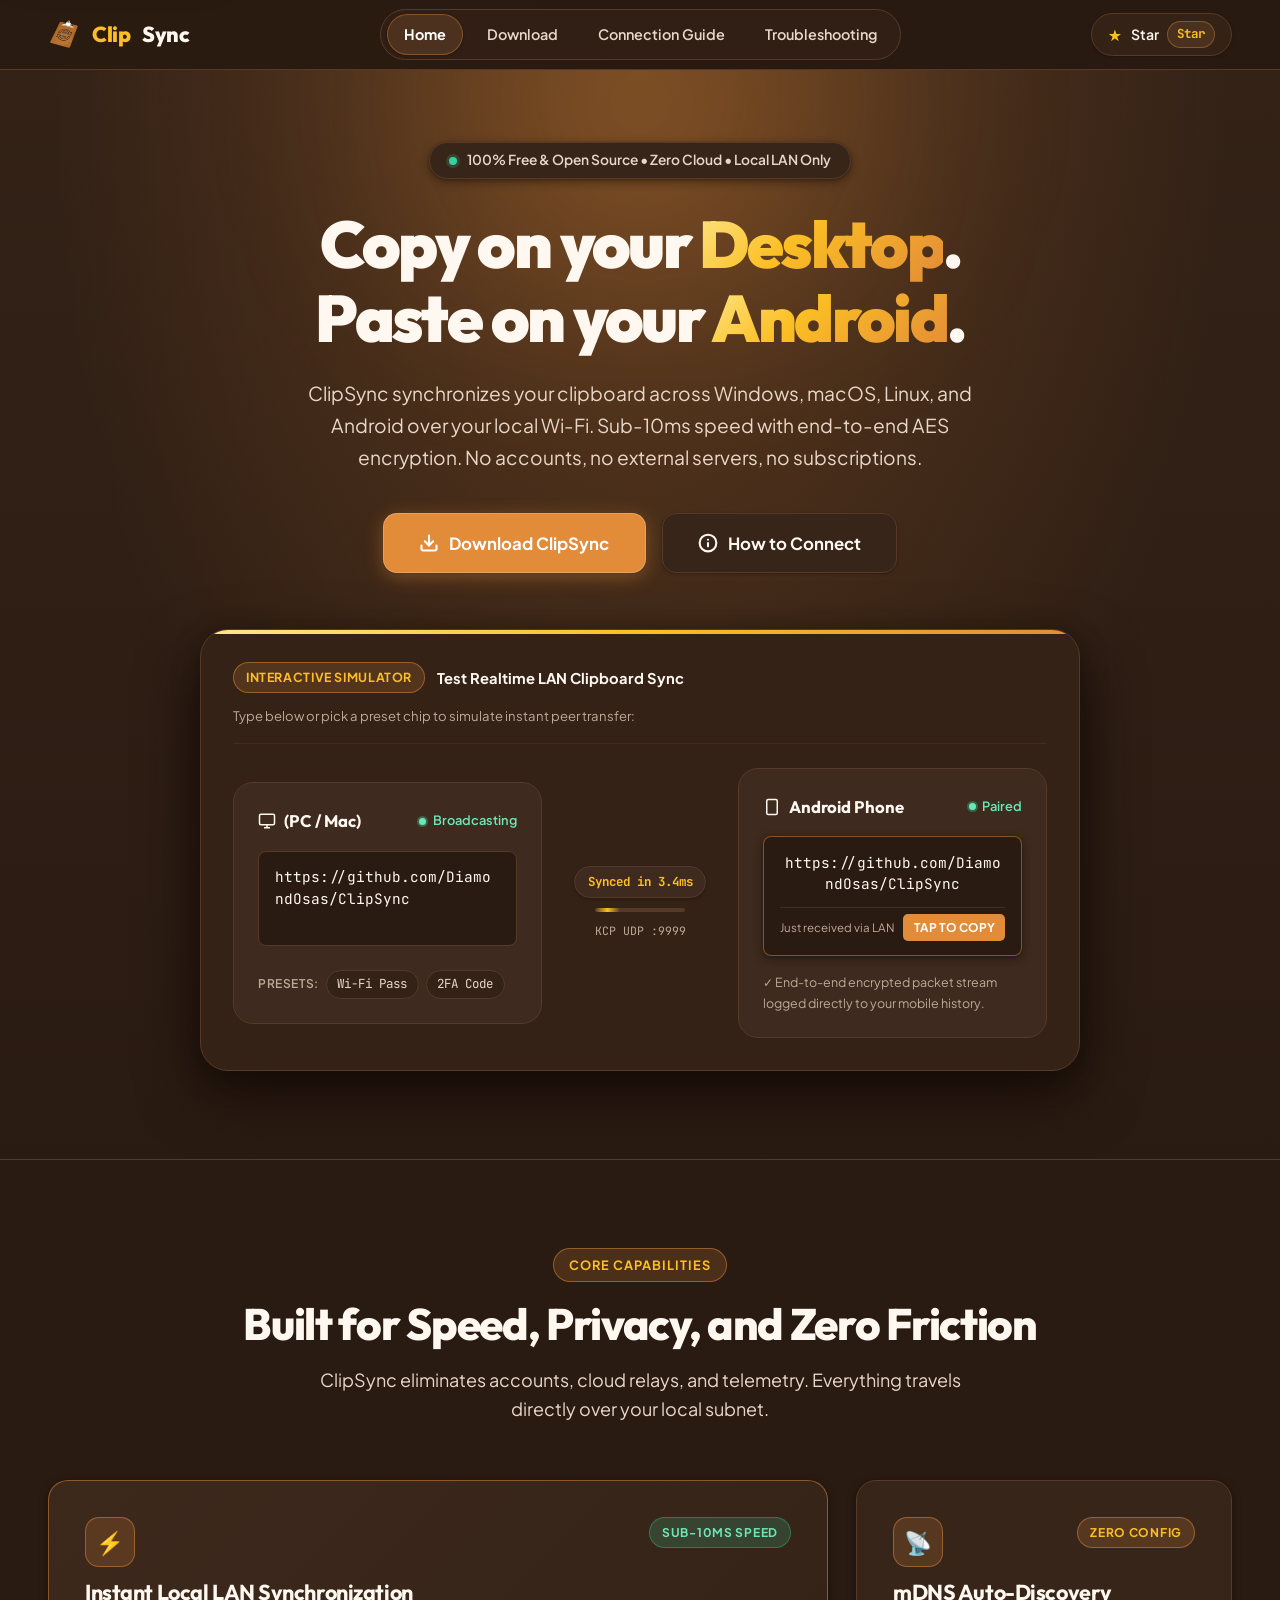
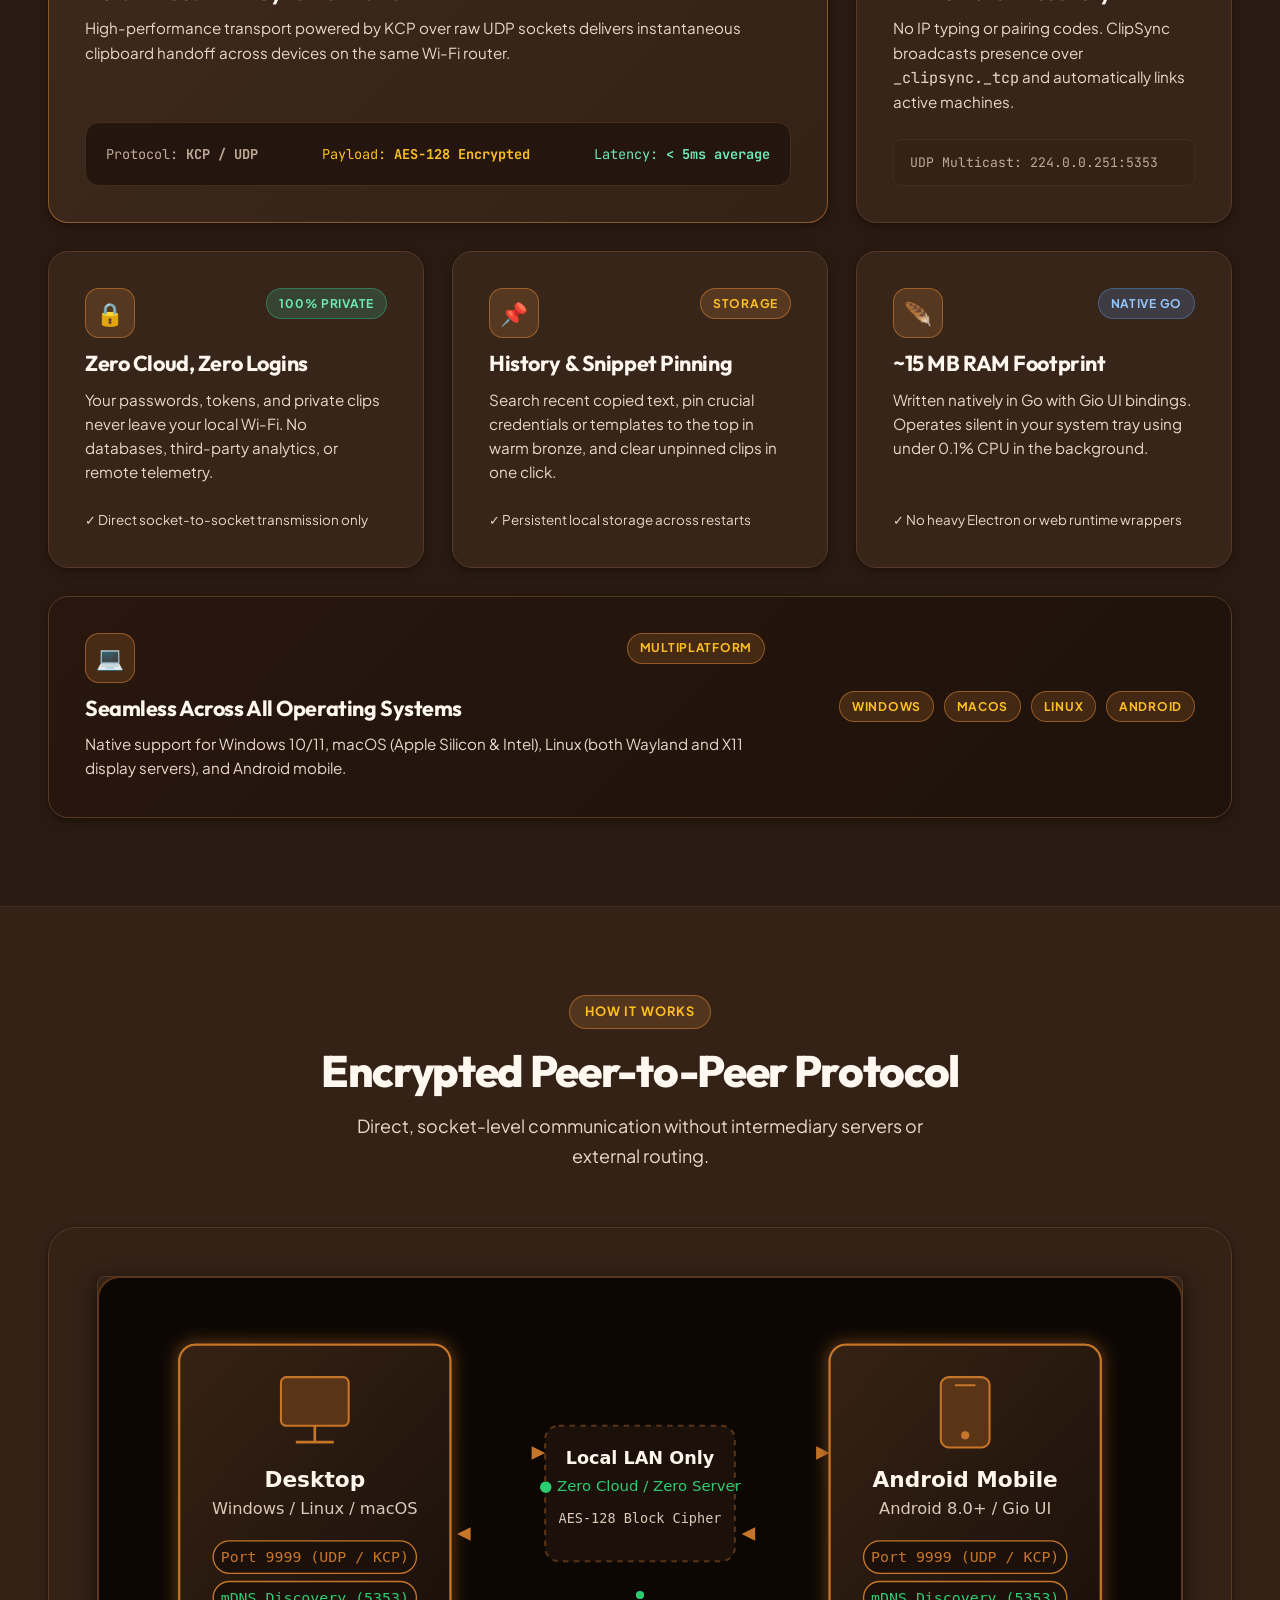
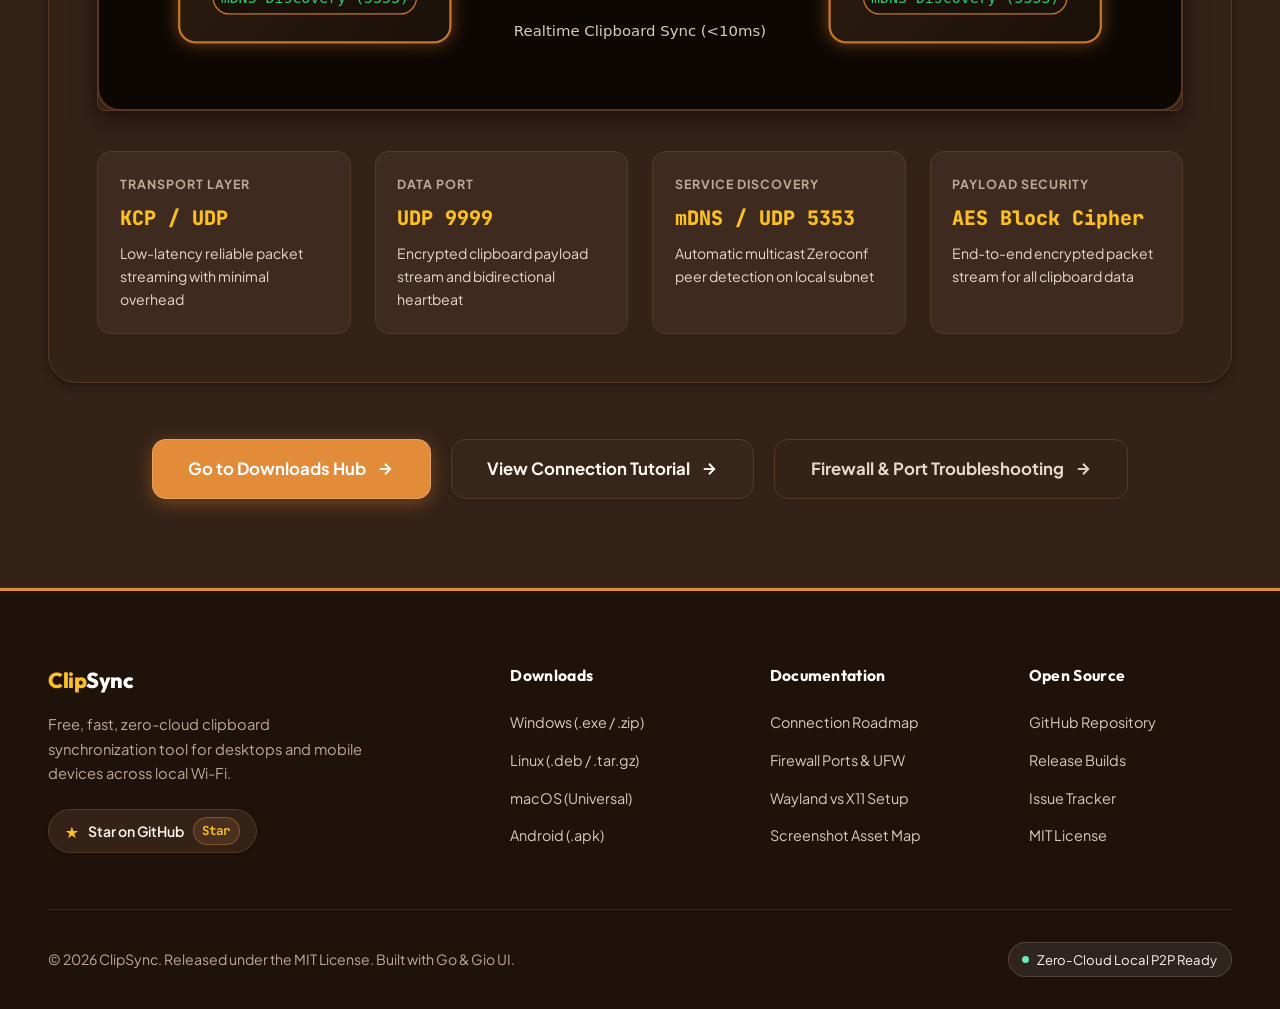
==== commit 451d58b9: "Refactor styles for dark theme aesthetic; enhance accessibility features and update troubleshooting " ====
--- a/docs/index.html
+++ b/docs/index.html
@@ -3,20 +3,25 @@
 <head>
   <meta charset="UTF-8">
   <meta name="viewport" content="width=device-width, initial-scale=1.0">
-  <title>ClipSync — Free, Fast, Zero-Cloud Local Clipboard Synchronizer</title>
-  <meta name="description" content="Open-source clipboard synchronization for Windows, macOS, Linux, and Android. Sync instantly over your local Wi-Fi with end-to-end AES encryption. No accounts, no cloud, no tracking.">
+  <title>ClipSync — Fast, Private, Zero-Cloud Local Clipboard Sync</title>
+  <meta name="description" content="Open-source clipboard synchronization for Windows, macOS, Linux, and Android. Sync instantly over local Wi-Fi with AES encryption. No accounts, no cloud, no latency.">
   <meta name="keywords" content="clipboard sync, clipsync, local clipboard sync, lan clipboard, p2p clipboard, cross platform clipboard, open source clipboard manager">
 
   <!-- OpenGraph / Social Sharing -->
   <meta property="og:type" content="website">
   <meta property="og:title" content="ClipSync — Zero-Cloud Local Clipboard Sync">
-  <meta property="og:description" content="Copy on your Desktop. Paste on your Android. No account. No friction. Fast, private, open-source clipboard synchronization.">
+  <meta property="og:description" content="Copy on your Desktop. Paste on your Android. No accounts. No friction. Fast, private, open-source clipboard synchronization.">
   <meta property="og:image" content="assets/icon.png">
   <meta property="og:url" content="https://diamondosas.github.io/clipsync/">
 
   <!-- Favicon -->
   <link rel="icon" type="image/x-icon" href="assets/icon.ico">
   <link rel="icon" type="image/png" sizes="32x32" href="assets/icon.png">
+
+  <!-- Google Fonts: Outfit (Headings), Plus Jakarta Sans (Body), JetBrains Mono (Code) -->
+  <link rel="preconnect" href="https://fonts.googleapis.com">
+  <link rel="preconnect" href="https://fonts.gstatic.com" crossorigin>
+  <link href="https://fonts.googleapis.com/css2?family=JetBrains+Mono:wght@400;500;600;700&family=Outfit:wght@500;600;700;800;900&family=Plus+Jakarta+Sans:ital,wght@0,400;0,500;0,600;0,700;1,400&display=swap" rel="stylesheet">
 
   <!-- Modular Stylesheets -->
   <link rel="stylesheet" href="styles/variables.css">
@@ -27,15 +32,18 @@
 </head>
 <body>
 
+  <!-- Accessibility Skip Link -->
+  <a href="#hero" class="skip-link">Skip to main content</a>
+
   <!-- Navigation Bar -->
   <header class="navbar">
     <div class="container">
-      <a href="index.html" class="nav-brand">
+      <a href="index.html" class="nav-brand" aria-label="ClipSync Homepage">
         <img src="assets/icon.png" alt="ClipSync Logo" width="32" height="32">
-        <span>ClipSync
+        <span>Clip</span>Sync
       </a>
 
-      <nav class="nav-links">
+      <nav class="nav-links" aria-label="Main Navigation">
         <a href="index.html" class="nav-link active">Home</a>
         <a href="download.html" class="nav-link">Download</a>
         <a href="guide.html" class="nav-link">Connection Guide</a>
@@ -49,7 +57,7 @@
           <span class="star-count">...</span>
         </a>
 
-        <button class="mobile-menu-btn" aria-label="Toggle navigation menu">
+        <button class="mobile-menu-btn" aria-label="Toggle navigation menu" aria-expanded="false">
           <span></span>
           <span></span>
           <span></span>
@@ -59,171 +67,323 @@
   </header>
 
   <!-- Mobile Drawer Menu -->
-  <div class="mobile-drawer">
-    <a href="index.html" class="nav-link">Home</a>
+  <div class="mobile-drawer" role="dialog" aria-label="Mobile Navigation Menu">
+    <a href="index.html" class="nav-link active">Home</a>
     <a href="download.html" class="nav-link">Download</a>
     <a href="guide.html" class="nav-link">Connection Guide</a>
     <a href="troubleshoot.html" class="nav-link">Troubleshooting</a>
-    <a href="https://github.com/DiamondOsas/ClipSync" target="_blank" class="btn btn-secondary">
+    <a href="https://github.com/DiamondOsas/ClipSync" target="_blank" rel="noopener noreferrer" class="btn btn-secondary">
       GitHub Repository (★ <span class="star-count">...</span>)
     </a>
   </div>
 
-  <!-- Hero Section -->
-  <section class="hero" id="hero">
-    <div class="hero-glow-bg"></div>
-    <div class="container">
-      <div class="hero-content">
-        <div class="hero-badge">
-          <span class="hero-badge-dot"></span>
-          <span>100% Free & Open Source • Zero Cloud • Local LAN Only</span>
-        </div>
-
-        <h1 class="hero-title">
-          Copy on your <span class="gradient-text">Desktop</span>.<br>
-          Paste on your <span class="gradient-text">Android</span>.
-        </h1>
-
-        <p class="hero-desc">
-          ClipSync instantly synchronizes your clipboard across Windows, macOS, Linux, and Android over your local Wi-Fi. No accounts, no external servers, no subscriptions.
-        </p>
-
-        <!-- Quick CTAs -->
-        <div style="display: flex; gap: 1rem; justify-content: center; flex-wrap: wrap;">
+  <main id="main-content">
+    <!-- Hero Section -->
+    <section class="hero" id="hero">
+      <div class="hero-glow-bg"></div>
+      <div class="container">
+        <div class="hero-content">
+          <div class="hero-badge">
+            <span class="hero-badge-dot"></span>
+            <span>100% Free & Open Source • Zero Cloud • Local LAN Only</span>
+          </div>
+
+          <h1 class="hero-title">
+            Copy on your <span class="gradient-text">Desktop</span>.<br>
+            Paste on your <span class="gradient-text">Android</span>.
+          </h1>
+
+          <p class="hero-desc">
+            ClipSync synchronizes your clipboard across Windows, macOS, Linux, and Android over your local Wi-Fi. Sub-10ms speed with end-to-end AES encryption. No accounts, no external servers, no subscriptions.
+          </p>
+
+          <!-- Primary CTAs -->
+          <div style="display: flex; gap: 1rem; justify-content: center; flex-wrap: wrap;">
+            <a href="download.html" class="btn btn-primary btn-lg">
+              <svg width="20" height="20" viewBox="0 0 24 24" fill="none" stroke="currentColor" stroke-width="2.5" stroke-linecap="round" stroke-linejoin="round">
+                <path d="M21 15v4a2 2 0 0 1-2 2H5a2 2 0 0 1-2-2v-4"></path>
+                <polyline points="7 10 12 15 17 10"></polyline>
+                <line x1="12" y1="15" x2="12" y2="3"></line>
+              </svg>
+              <span>Download ClipSync</span>
+            </a>
+            <a href="guide.html" class="btn btn-secondary btn-lg">
+              <svg width="20" height="20" viewBox="0 0 24 24" fill="none" stroke="currentColor" stroke-width="2.5" stroke-linecap="round" stroke-linejoin="round">
+                <circle cx="12" cy="12" r="10"></circle>
+                <line x1="12" y1="16" x2="12" y2="12"></line>
+                <line x1="12" y1="8" x2="12.01" y2="8"></line>
+              </svg>
+              <span>How to Connect</span>
+            </a>
+          </div>
+
+          <!-- Interactive Live LAN Sync Playground -->
+          <div class="playground-container" aria-label="Interactive Live LAN Sync Simulator">
+            <div class="playground-topbar">
+              <div class="playground-title-group">
+                <span class="playground-badge">Interactive Simulator</span>
+                <span style="font-size: 0.92rem; font-weight: 700; color: var(--color-text);">Test Realtime LAN Clipboard Sync</span>
+              </div>
+              <div style="font-size: 0.82rem; color: var(--color-text-dim);">
+                Type below or pick a preset chip to simulate instant peer transfer:
+              </div>
+            </div>
+
+            <div class="playground-grid">
+              <!-- Left: Desktop Node Simulator -->
+              <div class="device-card">
+                <div class="device-card-header">
+                  <div class="device-name">
+                    <svg width="18" height="18" viewBox="0 0 24 24" fill="none" stroke="currentColor" stroke-width="2"><rect x="2" y="3" width="20" height="14" rx="2" ry="2"></rect><line x1="8" y1="21" x2="16" y2="21"></line><line x1="12" y1="17" x2="12" y2="21"></line></svg>
+                    <span>(PC / Mac)</span>
+                  </div>
+                  <div class="device-status">
+                    <span class="device-status-dot"></span>
+                    <span>Broadcasting</span>
+                  </div>
+                </div>
+
+                <div class="clipboard-input-box">
+                  <textarea id="playground-input" class="clipboard-textarea" placeholder="Type or paste any text snippet here to test..." rows="3">https://github.com/DiamondOsas/ClipSync</textarea>
+                </div>
+
+                <div class="sample-chips">
+                  <span class="sample-chip-label">Presets:</span>
+                  <button class="sample-chip" data-sample="Wi-Fi Password: clipsync-secure-2026">Wi-Fi Pass</button>
+                  <button class="sample-chip" data-sample="2FA Token: 492-180">2FA Code</button>
+                </div>
+              </div>
+
+              <!-- Center: UDP Transmission Channel -->
+              <div class="sync-bridge">
+                <div class="sync-speed-badge" id="playground-speed">Synced in 3.4ms</div>
+                <div class="sync-arrow-track">
+                  <div class="sync-arrow-packet"></div>
+                </div>
+                <div class="sync-port-label">KCP UDP :9999</div>
+              </div>
+
+              <!-- Right: Android Mobile Node Simulator -->
+              <div class="device-card">
+                <div class="device-card-header">
+                  <div class="device-name">
+                    <svg width="18" height="18" viewBox="0 0 24 24" fill="none" stroke="currentColor" stroke-width="2"><rect x="5" y="2" width="14" height="20" rx="2" ry="2"></rect><line x1="12" y1="18" x2="12.01" y2="18"></line></svg>
+                    <span>Android Phone</span>
+                  </div>
+                  <div class="device-status">
+                    <span class="device-status-dot"></span>
+                    <span>Paired</span>
+                  </div>
+                </div>
+
+                <div class="mobile-preview-box">
+                  <div class="mobile-clip-text" id="playground-mobile-text">https://github.com/DiamondOsas/ClipSync</div>
+                  <div class="mobile-clip-footer">
+                    <span class="mobile-clip-time">Just received via LAN</span>
+                    <button class="mobile-copy-btn" id="playground-mobile-copy" title="Copy to clipboard">TAP TO COPY</button>
+                  </div>
+                </div>
+
+                <div style="font-size: 0.78rem; color: var(--color-text-dim); text-align: left;">
+                  ✓ End-to-end encrypted packet stream logged directly to your mobile history.
+                </div>
+              </div>
+            </div>
+          </div>
+
+        </div>
+      </div>
+    </section>
+
+    <!-- Bento Features Grid Section -->
+    <section class="section" id="features">
+      <div class="container">
+        <div class="section-header">
+          <div class="section-tag">Core Capabilities</div>
+          <h2 class="section-title">Built for Speed, Privacy, and Zero Friction</h2>
+          <p class="section-subtitle">ClipSync eliminates accounts, cloud relays, and telemetry. Everything travels directly over your local subnet.</p>
+        </div>
+
+        <div class="bento-grid">
+          <!-- Bento 1: Hero 2-Column Card -->
+          <div class="bento-card bento-col-2 bento-card-hero">
+            <div>
+              <div class="bento-header">
+                <div class="card-icon">⚡</div>
+                <span class="badge badge-green">Sub-10ms Speed</span>
+              </div>
+              <h3 class="card-title">Instant Local LAN Synchronization</h3>
+              <p class="card-desc">
+                High-performance transport powered by KCP over raw UDP sockets delivers instantaneous clipboard handoff across devices on the same Wi-Fi router.
+              </p>
+            </div>
+            <div class="bento-visual">
+              <div style="display: flex; justify-content: space-between; align-items: center; flex-wrap: wrap; gap: 0.5rem; font-family: var(--font-mono); font-size: 0.85rem;">
+                <span style="color: var(--color-text-dim);">Protocol: <strong>KCP / UDP</strong></span>
+                <span style="color: var(--color-accent-light);">Payload: <strong>AES-128 Encrypted</strong></span>
+                <span style="color: var(--color-green-light);">Latency: <strong>&lt; 5ms average</strong></span>
+              </div>
+            </div>
+          </div>
+
+          <!-- Bento 2: Automatic Discovery -->
+          <div class="bento-card">
+            <div>
+              <div class="bento-header">
+                <div class="card-icon">📡</div>
+                <span class="badge badge-amber">Zero Config</span>
+              </div>
+              <h3 class="card-title">mDNS Auto-Discovery</h3>
+              <p class="card-desc">
+                No IP typing or pairing codes. ClipSync broadcasts presence over <code>_clipsync._tcp</code> and automatically links active machines.
+              </p>
+            </div>
+            <div style="font-family: var(--font-mono); font-size: 0.82rem; color: var(--color-text-dim); background: var(--color-bg-alt); padding: 0.75rem 1rem; border-radius: var(--radius-sm); border: 1px solid var(--color-border-subtle);">
+              UDP Multicast: 224.0.0.251:5353
+            </div>
+          </div>
+
+          <!-- Bento 3: Zero Cloud & Encrypted -->
+          <div class="bento-card">
+            <div>
+              <div class="bento-header">
+                <div class="card-icon">🔒</div>
+                <span class="badge badge-green">100% Private</span>
+              </div>
+              <h3 class="card-title">Zero Cloud, Zero Logins</h3>
+              <p class="card-desc">
+                Your passwords, tokens, and private clips never leave your local Wi-Fi. No databases, third-party analytics, or remote telemetry.
+              </p>
+            </div>
+            <div style="font-size: 0.84rem; color: var(--color-text-muted);">
+              ✓ Direct socket-to-socket transmission only
+            </div>
+          </div>
+
+          <!-- Bento 4: History & Pinning -->
+          <div class="bento-card">
+            <div>
+              <div class="bento-header">
+                <div class="card-icon">📌</div>
+                <span class="badge badge-amber">Storage</span>
+              </div>
+              <h3 class="card-title">History & Snippet Pinning</h3>
+              <p class="card-desc">
+                Search recent copied text, pin crucial credentials or templates to the top in warm bronze, and clear unpinned clips in one click.
+              </p>
+            </div>
+            <div style="font-size: 0.84rem; color: var(--color-text-muted);">
+              ✓ Persistent local storage across restarts
+            </div>
+          </div>
+
+          <!-- Bento 5: Ultra Low Footprint -->
+          <div class="bento-card">
+            <div>
+              <div class="bento-header">
+                <div class="card-icon">🪶</div>
+                <span class="badge badge-blue">Native Go</span>
+              </div>
+              <h3 class="card-title">~15 MB RAM Footprint</h3>
+              <p class="card-desc">
+                Written natively in Go with Gio UI bindings. Operates silent in your system tray using under 0.1% CPU in the background.
+              </p>
+            </div>
+            <div style="font-size: 0.84rem; color: var(--color-text-muted);">
+              ✓ No heavy Electron or web runtime wrappers
+            </div>
+          </div>
+
+          <!-- Bento 6: Universal Parity -->
+          <div class="bento-card bento-col-3" style="background: linear-gradient(135deg, #28170E 0%, #1E120A 100%);">
+            <div style="display: flex; justify-content: space-between; align-items: center; flex-wrap: wrap; gap: 1.5rem;">
+              <div>
+                <div class="bento-header">
+                  <div class="card-icon">💻</div>
+                  <span class="badge badge-amber">Multiplatform</span>
+                </div>
+                <h3 class="card-title">Seamless Across All Operating Systems</h3>
+                <p class="card-desc" style="max-width: 680px;">
+                  Native support for Windows 10/11, macOS (Apple Silicon & Intel), Linux (both Wayland and X11 display servers), and Android mobile.
+                </p>
+              </div>
+              <div style="display: flex; gap: 0.6rem; flex-wrap: wrap;">
+                <span class="badge badge-amber">Windows</span>
+                <span class="badge badge-amber">macOS</span>
+                <span class="badge badge-amber">Linux</span>
+                <span class="badge badge-amber">Android</span>
+              </div>
+            </div>
+          </div>
+        </div>
+      </div>
+    </section>
+
+    <!-- Architecture & Protocol Section -->
+    <section class="section section-alt" id="architecture">
+      <div class="container">
+        <div class="section-header">
+          <div class="section-tag">How It Works</div>
+          <h2 class="section-title">Encrypted Peer-to-Peer Protocol</h2>
+          <p class="section-subtitle">Direct, socket-level communication without intermediary servers or external routing.</p>
+        </div>
+
+        <div class="protocol-banner">
+          <div style="text-align: center; margin-bottom: 2rem;">
+            <img src="assets/images/p2p-architecture.svg" alt="ClipSync P2P Architecture" style="max-width: 100%; border-radius: var(--radius-sm); border: 1.5px solid var(--color-border); box-shadow: var(--shadow-md);" />
+          </div>
+
+          <div class="protocol-grid">
+            <div class="protocol-spec-item">
+              <span class="protocol-spec-label">Transport Layer</span>
+              <span class="protocol-spec-value">KCP / UDP</span>
+              <span class="protocol-spec-desc">Low-latency reliable packet streaming with minimal overhead</span>
+            </div>
+            <div class="protocol-spec-item">
+              <span class="protocol-spec-label">Data Port</span>
+              <span class="protocol-spec-value">UDP 9999</span>
+              <span class="protocol-spec-desc">Encrypted clipboard payload stream and bidirectional heartbeat</span>
+            </div>
+            <div class="protocol-spec-item">
+              <span class="protocol-spec-label">Service Discovery</span>
+              <span class="protocol-spec-value">mDNS / UDP 5353</span>
+              <span class="protocol-spec-desc">Automatic multicast Zeroconf peer detection on local subnet</span>
+            </div>
+            <div class="protocol-spec-item">
+              <span class="protocol-spec-label">Payload Security</span>
+              <span class="protocol-spec-value">AES Block Cipher</span>
+              <span class="protocol-spec-desc">End-to-end encrypted packet stream for all clipboard data</span>
+            </div>
+          </div>
+        </div>
+
+        <!-- Links to Documentation Hubs -->
+        <div style="display: flex; gap: 1.25rem; justify-content: center; margin-top: 3.5rem; flex-wrap: wrap;">
           <a href="download.html" class="btn btn-primary btn-lg">
-            <svg width="20" height="20" viewBox="0 0 24 24" fill="none" stroke="currentColor" stroke-width="2.5" stroke-linecap="round" stroke-linejoin="round">
-              <path d="M21 15v4a2 2 0 0 1-2 2H5a2 2 0 0 1-2-2v-4"></path>
-              <polyline points="7 10 12 15 17 10"></polyline>
-              <line x1="12" y1="15" x2="12" y2="3"></line>
-            </svg>
-            <span>Download ClipSync</span>
+            <span>Go to Downloads Hub</span>
+            <svg width="18" height="18" viewBox="0 0 24 24" fill="none" stroke="currentColor" stroke-width="2.5"><line x1="5" y1="12" x2="19" y2="12"></line><polyline points="12 5 19 12 12 19"></polyline></svg>
           </a>
           <a href="guide.html" class="btn btn-secondary btn-lg">
-            <svg width="20" height="20" viewBox="0 0 24 24" fill="none" stroke="currentColor" stroke-width="2.5" stroke-linecap="round" stroke-linejoin="round">
-              <circle cx="12" cy="12" r="10"></circle>
-              <line x1="12" y1="16" x2="12" y2="12"></line>
-              <line x1="12" y1="8" x2="12.01" y2="8"></line>
-            </svg>
-            <span>How to Connect</span>
+            <span>View Connection Tutorial</span>
+            <svg width="18" height="18" viewBox="0 0 24 24" fill="none" stroke="currentColor" stroke-width="2.5"><line x1="5" y1="12" x2="19" y2="12"></line><polyline points="12 5 19 12 12 19"></polyline></svg>
           </a>
-        </div>
-      </div>
-    </div>
-  </section>
-
-  <!-- Quick Feature Overview -->
-  <section class="section" id="features">
-    <div class="container">
-      <div class="section-header">
-        <div class="section-tag">Core Features</div>
-        <h2 class="section-title">Why Developers & Users Choose ClipSync</h2>
-        <p class="section-subtitle">A native, lightning-fast clipboard companion built without cloud compromises.</p>
-      </div>
-
-      <div class="features-grid">
-        <div class="card card-feature">
-          <div class="card-icon">⚡</div>
-          <h3 class="card-title">Instant LAN Sync</h3>
-          <p class="card-desc">Sub-10ms clipboard synchronization using high-performance KCP over UDP sockets.</p>
-        </div>
-
-        <div class="card card-feature">
-          <div class="card-icon">🔒</div>
-          <h3 class="card-title">Zero Cloud & 100% Private</h3>
-          <p class="card-desc">No accounts, no telemetry, no relays. Your clipboard data never leaves your local Wi-Fi.</p>
-        </div>
-
-        <div class="card card-feature">
-          <div class="card-icon">📡</div>
-          <h3 class="card-title">Automatic Discovery</h3>
-          <p class="card-desc">Zero manual setup. ClipSync announces presence on <code>_clipsync._tcp</code> and auto-pairs active peers.</p>
-        </div>
-
-        <div class="card card-feature">
-          <div class="card-icon">📌</div>
-          <h3 class="card-title">Clipboard History & Pinning</h3>
-          <p class="card-desc">Search previous clips, pin essential snippets to top, and clear unpinned text in one tap.</p>
-        </div>
-
-        <div class="card card-feature">
-          <div class="card-icon">🪶</div>
-          <h3 class="card-title">Ultra Low Footprint</h3>
-          <p class="card-desc">Written in Go with native GUI bindings. Requires only ~15 MB RAM and ~0.1% background CPU.</p>
-        </div>
-
-        <div class="card card-feature">
-          <div class="card-icon">💻</div>
-          <h3 class="card-title">Cross Platform</h3>
-          <p class="card-desc">Seamlessly share clipboard text between Windows, macOS, Linux (X11 & Wayland), and Android.</p>
-        </div>
-      </div>
-    </div>
-  </section>
-
-  <!-- P2P Architecture Overview -->
-  <section class="section section-alt">
-    <div class="container">
-      <div class="section-header">
-        <div class="section-tag">How It Works</div>
-        <h2 class="section-title">Encrypted Peer-to-Peer Protocol</h2>
-        <p class="section-subtitle">ClipSync communicates directly between devices on your local network using AES-128 encryption.</p>
-      </div>
-
-      <div class="protocol-banner">
-        <div style="text-align: center; margin-bottom: 2rem;">
-          <img src="assets/images/p2p-architecture.svg" alt="ClipSync P2P Architecture" style="max-width: 100%; border-radius: var(--radius-sm); border: 1.5px solid var(--color-border);" />
-        </div>
-
-        <div class="protocol-grid">
-          <div class="protocol-spec-item">
-            <span class="protocol-spec-label">Transport</span>
-            <span class="protocol-spec-value">KCP / UDP</span>
-            <span class="protocol-spec-desc">Low-latency reliable packet streaming</span>
-          </div>
-          <div class="protocol-spec-item">
-            <span class="protocol-spec-label">Default Port</span>
-            <span class="protocol-spec-value">UDP 9999</span>
-            <span class="protocol-spec-desc">Encrypted clipboard data & heartbeat</span>
-          </div>
-          <div class="protocol-spec-item">
-            <span class="protocol-spec-label">Discovery</span>
-            <span class="protocol-spec-value">mDNS / UDP 5353</span>
-            <span class="protocol-spec-desc">Zeroconf auto device detection</span>
-          </div>
-          <div class="protocol-spec-item">
-            <span class="protocol-spec-label">Security</span>
-            <span class="protocol-spec-value">AES Block Cipher</span>
-            <span class="protocol-spec-desc">End-to-end encrypted packet stream</span>
-          </div>
-        </div>
-      </div>
-
-      <!-- Links to subpages -->
-      <div style="display: flex; gap: 1.5rem; justify-content: center; margin-top: 3rem; flex-wrap: wrap;">
-        <a href="download.html" class="btn btn-primary">
-          <span>Go to Downloads Page</span>
-          <svg width="18" height="18" viewBox="0 0 24 24" fill="none" stroke="currentColor" stroke-width="2.5"><line x1="5" y1="12" x2="19" y2="12"></line><polyline points="12 5 19 12 12 19"></polyline></svg>
-        </a>
-        <a href="guide.html" class="btn btn-secondary">
-          <span>View Connection Tutorial</span>
-          <svg width="18" height="18" viewBox="0 0 24 24" fill="none" stroke="currentColor" stroke-width="2.5"><line x1="5" y1="12" x2="19" y2="12"></line><polyline points="12 5 19 12 12 19"></polyline></svg>
-        </a>
-        <a href="troubleshoot.html" class="btn btn-ghost">
-          <span>Common Problems & Fixes</span>
-          <svg width="18" height="18" viewBox="0 0 24 24" fill="none" stroke="currentColor" stroke-width="2.5"><line x1="5" y1="12" x2="19" y2="12"></line><polyline points="12 5 19 12 12 19"></polyline></svg>
-        </a>
-      </div>
-    </div>
-  </section>
+          <a href="troubleshoot.html" class="btn btn-ghost btn-lg">
+            <span>Firewall & Port Troubleshooting</span>
+            <svg width="18" height="18" viewBox="0 0 24 24" fill="none" stroke="currentColor" stroke-width="2.5"><line x1="5" y1="12" x2="19" y2="12"></line><polyline points="12 5 19 12 12 19"></polyline></svg>
+          </a>
+        </div>
+      </div>
+    </section>
+  </main>
 
   <!-- Footer -->
   <footer class="footer">
     <div class="container">
       <div class="footer-grid">
         <div class="footer-brand">
-          <h4>ClipSync</h4>
-          <p>The free, fast, zero-cloud clipboard synchronization tool for desktops and mobile devices.</p>
-          <div style="margin-top: 1.25rem;">
+          <h4><span>Clip</span>Sync</h4>
+          <p>Free, fast, zero-cloud clipboard synchronization tool for desktops and mobile devices across local Wi-Fi.</p>
+          <div style="margin-top: 1.5rem;">
             <a href="https://github.com/DiamondOsas/ClipSync" target="_blank" rel="noopener noreferrer" class="btn-github">
               <span class="star-icon">★</span>
               <span>Star on GitHub</span>
@@ -233,7 +393,7 @@
         </div>
 
         <div class="footer-col">
-          <h5>Download</h5>
+          <h5>Downloads</h5>
           <ul>
             <li><a href="download.html">Windows (.exe / .zip)</a></li>
             <li><a href="download.html">Linux (.deb / .tar.gz)</a></li>
@@ -245,27 +405,30 @@
         <div class="footer-col">
           <h5>Documentation</h5>
           <ul>
-            <li><a href="guide.html">Connection Guide</a></li>
-            <li><a href="troubleshoot.html">Troubleshooting & Ports</a></li>
-            <li><a href="troubleshoot.html">Wayland vs X11 Fixes</a></li>
+            <li><a href="guide.html">Connection Roadmap</a></li>
+            <li><a href="troubleshoot.html">Firewall Ports & UFW</a></li>
+            <li><a href="troubleshoot.html">Wayland vs X11 Setup</a></li>
             <li><a href="guide.html#assets">Screenshot Asset Map</a></li>
           </ul>
         </div>
 
         <div class="footer-col">
-          <h5>Project</h5>
+          <h5>Open Source</h5>
           <ul>
-            <li><a href="https://github.com/DiamondOsas/ClipSync" target="_blank">GitHub Repository</a></li>
-            <li><a href="https://github.com/DiamondOsas/ClipSync/releases" target="_blank">Releases & Builds</a></li>
-            <li><a href="https://github.com/DiamondOsas/ClipSync/issues" target="_blank">Report an Issue</a></li>
-            <li><a href="https://github.com/DiamondOsas/ClipSync/blob/main/LICENCE" target="_blank">MIT License</a></li>
+            <li><a href="https://github.com/DiamondOsas/ClipSync" target="_blank" rel="noopener noreferrer">GitHub Repository</a></li>
+            <li><a href="https://github.com/DiamondOsas/ClipSync/releases" target="_blank" rel="noopener noreferrer">Release Builds</a></li>
+            <li><a href="https://github.com/DiamondOsas/ClipSync/issues" target="_blank" rel="noopener noreferrer">Issue Tracker</a></li>
+            <li><a href="https://github.com/DiamondOsas/ClipSync/blob/main/LICENCE" target="_blank" rel="noopener noreferrer">MIT License</a></li>
           </ul>
         </div>
       </div>
 
       <div class="footer-bottom">
-        <div>© 2026 ClipSync. Open-source software under the MIT License.</div>
-        <div style="color: var(--color-accent);">Built with Go & Gio UI</div>
+        <div>© 2026 ClipSync. Released under the MIT License. Built with Go &amp; Gio UI.</div>
+        <div class="footer-status-pill">
+          <span class="footer-status-dot"></span>
+          <span>Zero-Cloud Local P2P Ready</span>
+        </div>
       </div>
     </div>
   </footer>
--- a/docs/styles/variables.css
+++ b/docs/styles/variables.css
@@ -1,84 +1,98 @@
 /**
- * ClipSync Theme Variables — Clean White Background with colors.go Accents
- * Palette:
- * - Background: Pure White (#FFFFFF) & Crisp Light Off-White (#FBF9F7)
- * - Accent: Warm Amber Caramel (#C67628) from colors.go
- * - Surface / Card: Crisp White (#FFFFFF) with warm borders
- * - Pinned Card: Warm Bronze / Cream Tint (#FDF6EE) with #C67628 border
- * - Text Primary: Deep Rich Charcoal Brown (#1A120B)
- * - Text Muted: Warm Almond Slate (#5C4E43)
- * - Red Action: Warm Rustic Terracotta (#DC4B3C) from colors.go
+ * ClipSync Design System Variables — Lighter Warm Mocha & Glowing Amber Palette
+ * Crafted for a warm, inviting, visible mocha-brown canvas with radiant amber highlights:
+ * - Canvas / Base: Rich Warm Mocha Brown (#2A1B12)
+ * - Elevated Surface: Warm Milk Chocolate Mocha (#38251A / #442D20)
+ * - Pinned Card Glow: Radiant Warm Bronze (#4D311F) with #E28B38 border
+ * - Primary Text: Luminous Warm Cream Ivory (#FFF8F0)
+ * - Secondary Text: Bright Almond Latte (#E8D7C8)
+ * - Signature Accent: Glowing Golden Amber Caramel (#E28B38 / #F59E0B)
  */
 
 :root {
-  /* Clean White Canvas */
-  --color-bg: #FFFFFF;
-  --color-bg-alt: #F9F6F2;
-  --color-bg-subtle: #F3ECE5;
+  /* Surface & Background Canvas (Lighter, warmer, clearly visible brown) */
+  --color-bg: #2A1B12;              /* Rich warm mocha brown canvas */
+  --color-bg-alt: #342217;          /* Elevated warm mocha */
+  --color-bg-subtle: #3E2A1E;       /* Layered mocha container background */
+  
+  --color-surface: #38251A;         /* Primary card surface */
+  --color-surface-hover: #442E20;   /* Card hover surface */
+  --color-surface-card: #38251A;    /* Base card */
+  --color-surface-card-hover: #483123;
+  --color-surface-glass: rgba(56, 37, 26, 0.88);
+  --color-surface-dark: #1E120B;    /* Recessed terminal/footer background */
+  --color-surface-dark-alt: #26170E;
 
-  /* Primary Accent: Glowing Warm Amber Caramel (#C67628) */
-  --color-accent: #C67628;
-  --color-accent-light: #DE842D;
-  --color-accent-dark: #A45D1C;
-  --color-accent-hover: #B8671E;
-  --color-accent-dim: rgba(198, 118, 40, 0.10);
-  --color-accent-glow: rgba(198, 118, 40, 0.25);
+  /* Signature Brand Accent: Glowing Golden Amber Caramel (#E28B38) */
+  --color-accent: #E28B38;
+  --color-accent-light: #FBBF24;
+  --color-accent-dark: #B4641C;
+  --color-accent-hover: #F59E0B;
+  --color-accent-active: #C87524;
+  --color-accent-dim: rgba(226, 139, 56, 0.18);
+  --color-accent-subtle: rgba(226, 139, 56, 0.09);
+  --color-accent-glow: rgba(226, 139, 56, 0.38);
+  --color-accent-border: rgba(226, 139, 56, 0.5);
 
-  /* Primary Text: Deep Rich Dark Charcoal */
-  --color-text: #1C130D;
-  --color-text-dark: #000000;
+  /* Pinned / Highlighted Surfaces */
+  --color-surface-pinned: #4D311F;
+  --color-surface-pinned-border: #E28B38;
+
+  /* Secondary & Status Colors */
+  --color-green: #34D399;
+  --color-green-light: #6EE7B7;
+  --color-green-dim: rgba(52, 211, 153, 0.18);
+  --color-green-glow: rgba(52, 211, 153, 0.35);
+
+  --color-red: #F87171;
+  --color-red-dim: rgba(248, 113, 113, 0.18);
+
+  --color-blue: #60A5FA;
+  --color-blue-dim: rgba(96, 165, 250, 0.18);
+
+  /* Typography: Ultra-High-Contrast Luminous Ivory & Bright Almond Latte */
+  --color-text: #FFF8F0;            /* Luminous Warm Cream Ivory primary text */
+  --color-text-dark: #1A1009;
   --color-text-white: #FFFFFF;
-
-  /* Secondary Text: Warm Almond Slate */
-  --color-text-muted: #5C4E43;
-  --color-text-dim: #827265;
-
-  /* Surface & Card Backgrounds */
-  --color-surface: #FFFFFF;
-  --color-surface-hover: #FCFAF8;
-  --color-surface-card: #FFFFFF;
-  --color-surface-card-hover: #FFFDFB;
-  --color-surface-dark: #1F140D; /* Rich warm chocolate from colors.go for headers/footer */
-
-  /* Surface Pinned / Highlight */
-  --color-surface-pinned: #FEF8F0;
-  --color-surface-pinned-border: #C67628;
-
-  /* Destructive & Alert Action */
-  --color-red: #DC4B3C;
-  --color-red-dim: rgba(220, 75, 60, 0.10);
-
-  /* Success & Status Glow */
-  --color-green: #16A34A;
-  --color-green-glow: rgba(22, 163, 74, 0.25);
+  --color-text-muted: #E8D7C8;      /* Bright Almond Latte secondary text */
+  --color-text-dim: #BFA997;        /* Soft warm latte tertiary text */
+  --color-text-light: #FFF8F0;
 
   /* Borders & Dividers */
-  --color-border: #E8DCD1;
-  --color-border-subtle: #F0E8E0;
-  --color-border-focus: #C67628;
+  --color-border: #563A27;          /* Defined warm mocha border */
+  --color-border-subtle: #452D1E;   /* Subtle divider */
+  --color-border-hover: #7A5439;   /* Lighter border highlight on hover */
+  --color-border-focus: #E28B38;
 
-  /* Typography */
-  --font-sans: 'Inter', -apple-system, BlinkMacSystemFont, 'Segoe UI', Roboto, Oxygen, Ubuntu, Cantarell, sans-serif;
-  --font-mono: 'JetBrains Mono', 'Fira Code', 'Cascadia Code', Menlo, Monaco, Consolas, monospace;
+  /* Typography Stacks */
+  --font-display: 'Outfit', -apple-system, BlinkMacSystemFont, 'Segoe UI', Roboto, sans-serif;
+  --font-sans: 'Plus Jakarta Sans', -apple-system, BlinkMacSystemFont, 'Segoe UI', Roboto, sans-serif;
+  --font-mono: 'JetBrains Mono', ui-monospace, SFMono-Regular, Menlo, Monaco, Consolas, monospace;
 
-  /* Spacing & Sizing */
-  --max-width: 1200px;
-  --header-height: 72px;
+  /* Sizing & Layout */
+  --max-width: 1240px;
+  --header-height: 70px;
 
   /* Border Radii */
-  --radius-xs: 4px;
+  --radius-xs: 5px;
   --radius-sm: 8px;
-  --radius-md: 12px;
-  --radius-lg: 18px;
+  --radius-md: 14px;
+  --radius-lg: 20px;
+  --radius-xl: 28px;
   --radius-full: 9999px;
 
-  /* Shadows */
-  --shadow-sm: 0 2px 6px rgba(40, 20, 5, 0.05);
-  --shadow-md: 0 6px 18px rgba(40, 20, 5, 0.08);
-  --shadow-lg: 0 12px 32px rgba(40, 20, 5, 0.12);
-  --shadow-accent: 0 4px 20px rgba(198, 118, 40, 0.22);
+  /* Elevation Shadows & Inner Highlights */
+  --shadow-xs: 0 1px 3px rgba(18, 10, 5, 0.35);
+  --shadow-sm: 0 3px 10px rgba(18, 10, 5, 0.45), 0 1px 3px rgba(18, 10, 5, 0.25);
+  --shadow-md: 0 8px 24px rgba(18, 10, 5, 0.55), 0 2px 8px rgba(18, 10, 5, 0.35);
+  --shadow-lg: 0 16px 40px rgba(18, 10, 5, 0.65), 0 4px 14px rgba(18, 10, 5, 0.4);
+  --shadow-xl: 0 24px 60px rgba(18, 10, 5, 0.75), 0 8px 24px rgba(18, 10, 5, 0.5);
+  --shadow-accent: 0 8px 32px rgba(226, 139, 56, 0.35);
+  --shadow-inner: inset 0 1px 1px rgba(255, 255, 255, 0.12);
 
-  /* Transitions */
-  --transition: all 0.2s cubic-bezier(0.16, 1, 0.3, 1);
-  --transition-slow: all 0.35s cubic-bezier(0.16, 1, 0.3, 1);
+  /* Transitions & Motion */
+  --ease-spring: cubic-bezier(0.16, 1, 0.3, 1);
+  --transition-fast: 150ms var(--ease-spring);
+  --transition: 220ms var(--ease-spring);
+  --transition-slow: 350ms var(--ease-spring);
 }
--- a/docs/styles/layout.css
+++ b/docs/styles/layout.css
@@ -1,17 +1,22 @@
 /**
- * ClipSync Layout & Structure — Light Theme with Warm Amber Accents
+ * ClipSync Layout & Structure — Lighter Warm Mocha Brown Aesthetic
+ * Asymmetric Bento Grids, Modern Navigation, and Responsive Breakpoints
  */
 
 .container {
   width: 100%;
   max-width: var(--max-width);
   margin: 0 auto;
-  padding: 0 1.5rem;
+  padding: 0 1.75rem;
 }
 
 .section {
-  padding: 4.5rem 0;
+  padding: 5.5rem 0;
   position: relative;
+}
+
+.section-sm {
+  padding: 3.5rem 0;
 }
 
 .section-alt {
@@ -22,56 +27,70 @@
 
 .section-header {
   text-align: center;
-  margin-bottom: 3rem;
+  margin-bottom: 3.5rem;
+}
+
+.section-header-left {
+  text-align: left;
 }
 
 .section-tag {
   display: inline-flex;
   align-items: center;
   gap: 0.5rem;
-  padding: 0.35rem 0.9rem;
+  padding: 0.35rem 0.95rem;
   background: var(--color-accent-dim);
-  border: 1px solid var(--color-border);
-  color: var(--color-accent-dark);
+  border: 1px solid var(--color-accent-border);
+  color: var(--color-accent-light);
   border-radius: var(--radius-full);
-  font-size: 0.85rem;
+  font-size: 0.8rem;
   font-weight: 700;
   text-transform: uppercase;
-  letter-spacing: 0.06em;
-  margin-bottom: 0.85rem;
+  letter-spacing: 0.08em;
+  margin-bottom: 1rem;
 }
 
 .section-title {
-  font-size: clamp(2rem, 3.8vw, 2.6rem);
+  font-family: var(--font-display);
+  font-size: clamp(2rem, 3.8vw, 2.75rem);
   font-weight: 800;
   color: var(--color-text);
-  line-height: 1.2;
-  margin-bottom: 0.85rem;
-  letter-spacing: -0.02em;
+  line-height: 1.18;
+  margin-bottom: 0.9rem;
+  letter-spacing: -0.03em;
+  text-wrap: balance;
 }
 
 .section-subtitle {
-  font-size: 1.12rem;
+  font-size: 1.125rem;
   color: var(--color-text-muted);
-  max-width: 680px;
+  max-width: 660px;
   margin: 0 auto;
-}
-
-/* Header & Navigation */
+  line-height: 1.65;
+  text-wrap: pretty;
+}
+
+.section-header-left .section-subtitle {
+  margin-left: 0;
+}
+
+/* ==========================================================================
+   Navigation Bar
+   ========================================================================== */
 .navbar {
   position: sticky;
   top: 0;
   left: 0;
   right: 0;
   height: var(--header-height);
-  background: rgba(255, 255, 255, 0.92);
-  backdrop-filter: blur(12px);
-  -webkit-backdrop-filter: blur(12px);
+  background: rgba(42, 27, 18, 0.90);
+  backdrop-filter: blur(16px);
+  -webkit-backdrop-filter: blur(16px);
   border-bottom: 1px solid var(--color-border);
   z-index: 1000;
   display: flex;
   align-items: center;
-  transition: var(--transition);
+  transition: background var(--transition), border-color var(--transition);
 }
 
 .navbar .container {
@@ -84,58 +103,66 @@
   display: flex;
   align-items: center;
   gap: 0.75rem;
+  font-family: var(--font-display);
   font-size: 1.35rem;
   font-weight: 800;
   color: var(--color-text);
   text-decoration: none;
+  letter-spacing: -0.02em;
 }
 
 .nav-brand img {
   width: 32px;
   height: 32px;
   object-fit: contain;
+  transition: transform var(--transition);
+}
+
+.nav-brand:hover img {
+  transform: scale(1.05) rotate(4deg);
 }
 
 .nav-brand span {
-  color: var(--color-accent);
+  color: var(--color-accent-light);
 }
 
 .nav-links {
   display: flex;
   align-items: center;
-  gap: 1.75rem;
+  gap: 0.5rem;
+  background: rgba(52, 34, 23, 0.75);
+  padding: 0.3rem 0.4rem;
+  border-radius: var(--radius-full);
+  border: 1px solid var(--color-border);
 }
 
 .nav-link {
   color: var(--color-text-muted);
   font-weight: 600;
-  font-size: 0.95rem;
+  font-size: 0.9rem;
   text-decoration: none;
-  transition: var(--transition);
-  position: relative;
-  padding: 0.4rem 0;
-}
-
-.nav-link:hover, .nav-link.active {
-  color: var(--color-accent);
-  text-decoration: none;
-}
-
-.nav-link.active::after {
-  content: '';
-  position: absolute;
-  bottom: 0;
-  left: 0;
-  right: 0;
-  height: 2px;
-  background: var(--color-accent);
-  border-radius: 2px;
+  transition: all var(--transition);
+  padding: 0.45rem 1rem;
+  border-radius: var(--radius-full);
+}
+
+.nav-link:hover {
+  color: var(--color-text);
+  background: rgba(77, 49, 31, 0.7);
+}
+
+.nav-link.active {
+  color: #FFFFFF;
+  background: #4D311F;
+  box-shadow: var(--shadow-xs);
+  font-weight: 700;
+  border: 1px solid rgba(226, 139, 56, 0.4);
 }
 
 .nav-actions {
   display: flex;
   align-items: center;
-  gap: 1rem;
+  gap: 0.85rem;
 }
 
 /* Mobile Nav Toggle */
@@ -144,13 +171,18 @@
   flex-direction: column;
   justify-content: center;
   gap: 5px;
-  width: 38px;
-  height: 38px;
-  padding: 8px;
-  border-radius: var(--radius-xs);
-  background: var(--color-bg-alt);
+  width: 40px;
+  height: 40px;
+  padding: 9px;
+  border-radius: var(--radius-sm);
+  background: var(--color-surface);
   border: 1px solid var(--color-border);
   color: var(--color-text);
+  transition: background var(--transition);
+}
+
+.mobile-menu-btn:hover {
+  background: var(--color-surface-hover);
 }
 
 .mobile-menu-btn span {
@@ -159,32 +191,36 @@
   width: 100%;
   background: var(--color-text);
   border-radius: 2px;
-  transition: var(--transition);
+  transition: transform var(--transition), opacity var(--transition);
 }
 
 .mobile-drawer {
   display: none;
 }
 
-/* Hero Section */
+/* ==========================================================================
+   Hero Section
+   ========================================================================== */
 .hero {
-  padding-top: 3.5rem;
-  padding-bottom: 4.5rem;
+  padding-top: 4.5rem;
+  padding-bottom: 5.5rem;
   position: relative;
   overflow: hidden;
-  background: linear-gradient(180deg, #FFFFFF 0%, #FAF6F1 100%);
-  border-bottom: 1px solid var(--color-border-subtle);
+  background: 
+    radial-gradient(ellipse at 50% 0%, rgba(226, 139, 56, 0.25) 0%, transparent 65%),
+    linear-gradient(180deg, #342217 0%, #2A1B12 100%);
+  border-bottom: 1px solid var(--color-border);
 }
 
 .hero-glow-bg {
   position: absolute;
-  top: -10%;
+  top: -20%;
   left: 50%;
   transform: translateX(-50%);
-  width: 650px;
-  height: 350px;
-  background: radial-gradient(circle, rgba(198, 118, 40, 0.12) 0%, rgba(255, 255, 255, 0) 70%);
-  filter: blur(40px);
+  width: 900px;
+  height: 500px;
+  background: radial-gradient(circle, rgba(226, 139, 56, 0.28) 0%, rgba(42, 27, 18, 0) 70%);
+  filter: blur(60px);
   pointer-events: none;
   z-index: 0;
 }
@@ -193,23 +229,29 @@
   position: relative;
   z-index: 1;
   text-align: center;
-  max-width: 860px;
+  max-width: 880px;
   margin: 0 auto;
 }
 
 .hero-badge {
   display: inline-flex;
   align-items: center;
-  gap: 0.6rem;
-  background: #FFFFFF;
+  gap: 0.65rem;
+  background: #38251A;
   border: 1px solid var(--color-border);
   border-radius: var(--radius-full);
-  padding: 0.4rem 1.1rem;
-  margin-bottom: 1.5rem;
-  font-size: 0.88rem;
+  padding: 0.4rem 1.15rem;
+  margin-bottom: 1.75rem;
+  font-size: 0.86rem;
   font-weight: 600;
   color: var(--color-text-muted);
   box-shadow: var(--shadow-sm);
+  transition: transform var(--transition), border-color var(--transition);
+}
+
+.hero-badge:hover {
+  border-color: var(--color-accent);
+  transform: translateY(-1px);
 }
 
 .hero-badge-dot {
@@ -217,114 +259,163 @@
   height: 8px;
   border-radius: 50%;
   background: var(--color-green);
+  box-shadow: 0 0 0 3px var(--color-green-dim);
+  animation: pulseBeacon 2.5s infinite;
+}
+
+@keyframes pulseBeacon {
+  0%, 100% {
+    box-shadow: 0 0 0 3px var(--color-green-dim);
+  }
+  50% {
+    box-shadow: 0 0 0 7px rgba(52, 211, 153, 0.3);
+  }
 }
 
 .hero-title {
-  font-size: clamp(2.3rem, 5vw, 3.8rem);
+  font-family: var(--font-display);
+  font-size: clamp(2.4rem, 5.5vw, 4.1rem);
   font-weight: 900;
-  line-height: 1.15;
-  letter-spacing: -0.025em;
-  margin-bottom: 1.25rem;
+  line-height: 1.12;
+  letter-spacing: -0.04em;
+  margin-bottom: 1.5rem;
   color: var(--color-text);
+  text-wrap: balance;
 }
 
 .hero-title .gradient-text {
-  color: var(--color-accent);
+  color: var(--color-accent-light);
+  background: linear-gradient(135deg, #FDE68A 0%, #FBBF24 40%, #E28B38 100%);
+  -webkit-background-clip: text;
+  -webkit-text-fill-color: transparent;
 }
 
 .hero-desc {
   font-size: 1.2rem;
   color: var(--color-text-muted);
-  line-height: 1.6;
-  margin-bottom: 2.25rem;
+  line-height: 1.65;
+  margin-bottom: 2.5rem;
   max-width: 720px;
   margin-left: auto;
   margin-right: auto;
-}
-
-/* Page Header for subpages (Download, Guide, Troubleshoot) */
+  text-wrap: pretty;
+}
+
+/* ==========================================================================
+   Page Headers (Download, Guide, Troubleshoot)
+   ========================================================================== */
 .page-header {
-  padding: 3.5rem 0 2rem;
-  background: linear-gradient(180deg, #FAF6F1 0%, #FFFFFF 100%);
+  padding: 4rem 0 2.5rem;
+  background: linear-gradient(180deg, #342217 0%, #2A1B12 100%);
   border-bottom: 1px solid var(--color-border);
   text-align: center;
+  position: relative;
 }
 
 .page-header h1 {
-  font-size: clamp(2.2rem, 4vw, 3rem);
+  font-family: var(--font-display);
+  font-size: clamp(2.25rem, 4.2vw, 3.2rem);
   font-weight: 800;
   color: var(--color-text);
-  margin-bottom: 0.75rem;
-  letter-spacing: -0.02em;
+  margin-bottom: 0.85rem;
+  letter-spacing: -0.035em;
+  text-wrap: balance;
 }
 
 .page-header p {
   font-size: 1.15rem;
   color: var(--color-text-muted);
-  max-width: 700px;
+  max-width: 680px;
   margin: 0 auto;
-}
-
-/* Features Grid */
-.features-grid {
+  line-height: 1.6;
+  text-wrap: pretty;
+}
+
+/* ==========================================================================
+   Bento Grid Layout (Features)
+   ========================================================================== */
+.bento-grid {
   display: grid;
-  grid-template-columns: repeat(auto-fit, minmax(280px, 1fr));
-  gap: 1.5rem;
-  margin-top: 2rem;
-}
-
-/* Footer */
+  grid-template-columns: repeat(3, 1fr);
+  gap: 1.75rem;
+  margin-top: 2.5rem;
+}
+
+.bento-col-2 {
+  grid-column: span 2;
+}
+
+.bento-col-3 {
+  grid-column: span 3;
+}
+
+/* ==========================================================================
+   Footer
+   ========================================================================== */
 .footer {
-  background: #1C130D; /* Rich chocolate dark from colors.go for clean bottom contrast */
-  color: #D6C7BB;
-  padding: 4rem 0 2rem;
+  background: var(--color-surface-dark);
+  color: #E8D7C8;
+  padding: 4.5rem 0 2rem;
   font-size: 0.95rem;
+  position: relative;
+  border-top: 3px solid var(--color-accent);
 }
 
 .footer-grid {
   display: grid;
   grid-template-columns: 2fr repeat(3, 1fr);
-  gap: 3rem;
-  margin-bottom: 3rem;
+  gap: 3.5rem;
+  margin-bottom: 3.5rem;
 }
 
 .footer-brand h4 {
-  font-size: 1.25rem;
+  font-family: var(--font-display);
+  font-size: 1.35rem;
   color: #FFFFFF;
   font-weight: 800;
-  margin-bottom: 0.75rem;
+  letter-spacing: -0.02em;
+  margin-bottom: 0.85rem;
+}
+
+.footer-brand h4 span {
+  color: var(--color-accent-light);
 }
 
 .footer-brand p {
-  color: #B5A292;
-  font-size: 0.9rem;
+  color: #BFA997;
+  font-size: 0.92rem;
   max-width: 320px;
-  line-height: 1.6;
+  line-height: 1.65;
 }
 
 .footer-col h5 {
+  font-family: var(--font-display);
   color: #FFFFFF;
-  font-size: 1rem;
+  font-size: 0.98rem;
   font-weight: 700;
-  margin-bottom: 1.2rem;
+  letter-spacing: 0.02em;
+  margin-bottom: 1.25rem;
 }
 
 .footer-col ul {
   display: flex;
   flex-direction: column;
-  gap: 0.65rem;
+  gap: 0.75rem;
 }
 
 .footer-col a {
-  color: #D6C7BB;
+  color: #DAC9B9;
   text-decoration: none;
   font-size: 0.9rem;
-  transition: var(--transition);
+  transition: all var(--transition-fast);
+  display: inline-flex;
+  align-items: center;
+  gap: 0.4rem;
 }
 
 .footer-col a:hover {
   color: #FFFFFF;
-  padding-left: 3px;
+  transform: translateX(3px);
 }
 
 .footer-bottom {
@@ -334,12 +425,42 @@
   align-items: center;
   justify-content: space-between;
   flex-wrap: wrap;
-  gap: 1rem;
-  font-size: 0.85rem;
-  color: #A39182;
-}
-
-@media (max-width: 900px) {
+  gap: 1.25rem;
+  font-size: 0.88rem;
+  color: #BFA997;
+}
+
+.footer-status-pill {
+  display: inline-flex;
+  align-items: center;
+  gap: 0.5rem;
+  background: rgba(255, 255, 255, 0.08);
+  padding: 0.35rem 0.85rem;
+  border-radius: var(--radius-full);
+  font-size: 0.82rem;
+  color: #FFF8F0;
+  border: 1px solid rgba(255, 255, 255, 0.15);
+}
+
+.footer-status-dot {
+  width: 7px;
+  height: 7px;
+  border-radius: 50%;
+  background: var(--color-green-light);
+}
+
+/* ==========================================================================
+   Responsive Breakpoints
+   ========================================================================== */
+@media (max-width: 992px) {
+  .bento-grid {
+    grid-template-columns: repeat(2, 1fr);
+  }
+
+  .bento-col-2 {
+    grid-column: span 2;
+  }
+
   .nav-links, .nav-actions .btn-github-text {
     display: none;
   }
@@ -353,15 +474,15 @@
     top: var(--header-height);
     left: 0;
     right: 0;
-    background: #FFFFFF;
+    background: #342217;
     border-bottom: 2px solid var(--color-border);
-    box-shadow: var(--shadow-lg);
-    padding: 1.5rem;
+    box-shadow: var(--shadow-xl);
+    padding: 1.75rem;
     display: flex;
     flex-direction: column;
     gap: 1.25rem;
-    transform: translateY(-120%);
-    transition: transform 0.3s ease-in-out;
+    transform: translateY(-130%);
+    transition: transform 0.3s var(--ease-spring);
     z-index: 999;
   }
 
@@ -371,13 +492,20 @@
 
   .mobile-drawer .nav-link {
     font-size: 1.1rem;
-    padding: 0.6rem 0;
+    padding: 0.75rem 0;
     border-bottom: 1px solid var(--color-border-subtle);
+    border-radius: 0;
+    background: transparent;
+  }
+
+  .mobile-drawer .nav-link.active {
+    color: var(--color-accent-light);
+    font-weight: 700;
   }
 
   .footer-grid {
     grid-template-columns: 1fr 1fr;
-    gap: 2rem;
+    gap: 2.5rem;
   }
 
   .footer-brand {
@@ -385,11 +513,30 @@
   }
 }
 
-@media (max-width: 600px) {
+@media (max-width: 640px) {
+  .section {
+    padding: 4rem 0;
+  }
+
+  .bento-grid {
+    grid-template-columns: 1fr;
+  }
+
+  .bento-col-2, .bento-col-3 {
+    grid-column: span 1;
+  }
+
   .footer-grid {
     grid-template-columns: 1fr;
-  }
+    gap: 2rem;
+  }
+
   .footer-brand {
     grid-column: span 1;
   }
-}
+
+  .footer-bottom {
+    flex-direction: column;
+    align-items: flex-start;
+  }
+}
--- a/docs/styles/components.css
+++ b/docs/styles/components.css
@@ -1,8 +1,11 @@
 /**
- * ClipSync Components & UI Elements — Clean White Background
+ * ClipSync Components & UI Elements — Lighter Warm Mocha Brown Aesthetic
+ * Tactile buttons, spotlight cards, terminal code blocks, interactive tabs & toasts
  */
 
-/* Buttons */
+/* ==========================================================================
+   Buttons
+   ========================================================================== */
 .btn {
   display: inline-flex;
   align-items: center;
@@ -10,13 +13,16 @@
   gap: 0.65rem;
   padding: 0.75rem 1.6rem;
   border-radius: var(--radius-sm);
+  font-family: var(--font-sans);
   font-weight: 600;
   font-size: 0.95rem;
   text-decoration: none;
-  transition: var(--transition);
+  transition: all var(--transition);
   border: 1px solid transparent;
   cursor: pointer;
   white-space: nowrap;
+  user-select: none;
+  position: relative;
 }
 
 .btn:hover {
@@ -24,139 +30,193 @@
   transform: translateY(-2px);
 }
 
+.btn:active {
+  transform: translateY(0) scale(0.98);
+}
+
 .btn-primary {
   background: var(--color-accent);
   color: #FFFFFF !important;
   font-weight: 700;
-  box-shadow: 0 4px 14px var(--color-accent-glow);
+  box-shadow: 0 4px 18px var(--color-accent-glow), 0 1px 2px rgba(0, 0, 0, 0.3);
+  border: 1px solid rgba(255, 255, 255, 0.2);
 }
 
 .btn-primary:hover {
   background: var(--color-accent-hover);
-  box-shadow: 0 6px 20px rgba(198, 118, 40, 0.4);
+  box-shadow: 0 6px 24px rgba(226, 139, 56, 0.5), 0 2px 4px rgba(0, 0, 0, 0.4);
 }
 
 .btn-secondary {
-  background: #FFFFFF;
+  background: #38251A;
   color: var(--color-text) !important;
-  border: 1px solid var(--color-border);
-  box-shadow: var(--shadow-sm);
+  border: 1.5px solid #563A27;
+  box-shadow: var(--shadow-xs);
 }
 
 .btn-secondary:hover {
-  background: var(--color-bg-alt);
-  border-color: var(--color-accent);
-  color: var(--color-accent) !important;
+  background: #483123;
+  border-color: var(--color-accent);
+  color: var(--color-accent-light) !important;
+  box-shadow: var(--shadow-sm);
 }
 
 .btn-ghost {
   background: transparent;
   color: var(--color-text-muted);
-  border: 1px solid var(--color-border);
+  border: 1.5px solid var(--color-border);
 }
 
 .btn-ghost:hover {
-  background: var(--color-bg-alt);
+  background: #38251A;
   color: var(--color-text);
   border-color: var(--color-accent);
+  box-shadow: var(--shadow-xs);
 }
 
 .btn-lg {
   padding: 0.95rem 2.2rem;
-  font-size: 1.1rem;
+  font-size: 1.05rem;
+  font-weight: 700;
   border-radius: var(--radius-md);
 }
 
 .btn-sm {
-  padding: 0.45rem 0.9rem;
+  padding: 0.4rem 0.9rem;
   font-size: 0.85rem;
-}
-
-/* GitHub Star Button */
+  border-radius: var(--radius-xs);
+}
+
+/* GitHub Star Pill */
 .btn-github {
   display: inline-flex;
   align-items: center;
-  gap: 0.5rem;
-  background: #FFFFFF;
+  gap: 0.55rem;
+  background: #342217;
   color: var(--color-text) !important;
-  border: 1px solid var(--color-border);
-  padding: 0.45rem 0.95rem;
+  border: 1px solid #563A27;
+  padding: 0.45rem 1rem;
   border-radius: var(--radius-full);
   font-size: 0.88rem;
   font-weight: 600;
-  transition: var(--transition);
-  box-shadow: var(--shadow-sm);
+  transition: all var(--transition);
+  box-shadow: var(--shadow-xs);
 }
 
 .btn-github:hover {
   border-color: var(--color-accent);
-  color: var(--color-accent) !important;
-  box-shadow: var(--shadow-md);
+  color: var(--color-accent-light) !important;
+  box-shadow: var(--shadow-sm);
+  transform: translateY(-1px);
   text-decoration: none;
 }
 
 .btn-github .star-icon {
-  color: #D97706;
-  font-size: 1rem;
+  color: #FBBF24;
+  font-size: 0.95rem;
+  line-height: 1;
 }
 
 .btn-github .star-count {
-  background: var(--color-accent-dim);
-  border: 1px solid var(--color-border);
-  padding: 0.1rem 0.5rem;
+  background: #4A301E;
+  border: 1px solid rgba(226, 139, 56, 0.4);
+  padding: 0.15rem 0.55rem;
   border-radius: var(--radius-full);
   font-size: 0.78rem;
   font-weight: 700;
-  color: var(--color-accent-dark);
-}
-
-/* Cards */
+  font-family: var(--font-mono);
+  color: var(--color-accent-light);
+}
+
+/* ==========================================================================
+   Cards & Surfaces
+   ========================================================================== */
 .card {
-  background: #FFFFFF;
-  border: 1px solid var(--color-border);
+  background: var(--color-surface);
+  border: 1.5px solid var(--color-border);
   border-radius: var(--radius-md);
   padding: 2rem;
-  transition: var(--transition);
+  transition: all var(--transition);
   position: relative;
   box-shadow: var(--shadow-sm);
 }
 
 .card:hover {
-  border-color: var(--color-accent);
+  border-color: var(--color-border-hover);
   box-shadow: var(--shadow-md);
   transform: translateY(-3px);
 }
 
 .card-pinned {
   background: var(--color-surface-pinned);
-  border: 1.5px solid var(--color-surface-pinned-border);
+  border-color: var(--color-surface-pinned-border);
   box-shadow: var(--shadow-accent);
 }
 
-.card-feature {
+/* Bento Feature Cards */
+.bento-card {
+  background: var(--color-surface);
+  border: 1.5px solid var(--color-border);
+  border-radius: var(--radius-lg);
+  padding: 2.25rem;
   display: flex;
   flex-direction: column;
+  justify-content: space-between;
+  gap: 1.5rem;
+  transition: all var(--transition);
+  position: relative;
+  overflow: hidden;
+  box-shadow: var(--shadow-sm);
+}
+
+.bento-card:hover {
+  border-color: var(--color-accent);
+  box-shadow: var(--shadow-lg), 0 0 24px rgba(226, 139, 56, 0.22);
+  transform: translateY(-4px);
+}
+
+.bento-card-hero {
+  background: linear-gradient(135deg, #3D291C 0%, #342217 100%);
+  border-color: var(--color-accent-border);
+}
+
+.bento-header {
+  display: flex;
+  align-items: flex-start;
+  justify-content: space-between;
   gap: 1rem;
-  height: 100%;
 }
 
 .card-icon {
-  width: 52px;
-  height: 52px;
-  border-radius: var(--radius-sm);
+  width: 50px;
+  height: 50px;
+  border-radius: var(--radius-md);
   background: var(--color-accent-dim);
-  border: 1px solid var(--color-border);
+  border: 1px solid var(--color-accent-border);
   display: flex;
   align-items: center;
   justify-content: center;
-  font-size: 1.5rem;
-  color: var(--color-accent);
+  color: var(--color-accent-light);
+  font-size: 1.4rem;
+  flex-shrink: 0;
+  transition: transform var(--transition);
+}
+
+.bento-card:hover .card-icon {
+  transform: scale(1.08) rotate(-3deg);
+  background: var(--color-accent);
+  color: #FFFFFF;
+  border-color: var(--color-accent);
 }
 
 .card-title {
-  font-size: 1.25rem;
+  font-family: var(--font-display);
+  font-size: 1.35rem;
   font-weight: 700;
   color: var(--color-text);
+  letter-spacing: -0.02em;
+  margin-top: 0.5rem;
+  margin-bottom: 0.35rem;
 }
 
 .card-desc {
@@ -165,62 +225,83 @@
   line-height: 1.6;
 }
 
-/* Tabs */
+.bento-visual {
+  margin-top: 1rem;
+  padding: 1.25rem;
+  background: #24160E;
+  border: 1px solid var(--color-border-subtle);
+  border-radius: var(--radius-md);
+}
+
+/* ==========================================================================
+   Tabs System
+   ========================================================================== */
+.tabs-group {
+  margin: 2.5rem 0;
+}
+
 .tabs-nav {
-  display: flex;
-  align-items: center;
-  gap: 0.5rem;
-  background: #FFFFFF;
-  border: 1px solid var(--color-border);
-  border-radius: var(--radius-lg);
+  display: inline-flex;
+  align-items: center;
+  gap: 0.4rem;
+  background: var(--color-surface);
+  border: 1.5px solid var(--color-border);
+  border-radius: var(--radius-full);
   padding: 0.4rem;
-  margin-bottom: 2rem;
+  margin-bottom: 2.5rem;
   overflow-x: auto;
   box-shadow: var(--shadow-sm);
-  scrollbar-width: none;
-}
-
-.tabs-nav::-webkit-scrollbar {
-  display: none;
+  max-width: 100%;
 }
 
 .tab-btn {
   display: inline-flex;
   align-items: center;
-  gap: 0.6rem;
+  gap: 0.65rem;
   padding: 0.65rem 1.4rem;
-  border-radius: var(--radius-md);
-  font-size: 0.95rem;
+  border-radius: var(--radius-full);
+  font-family: var(--font-sans);
+  font-size: 0.92rem;
   font-weight: 600;
   color: var(--color-text-muted);
-  transition: var(--transition);
+  transition: all var(--transition);
   white-space: nowrap;
 }
 
+.tab-btn svg {
+  width: 18px;
+  height: 18px;
+  transition: transform var(--transition);
+}
+
 .tab-btn:hover {
-  color: var(--color-accent);
+  color: var(--color-text);
   background: var(--color-accent-dim);
 }
 
 .tab-btn.active {
   background: var(--color-accent);
   color: #FFFFFF !important;
-  box-shadow: 0 2px 10px rgba(198, 118, 40, 0.35);
+  box-shadow: 0 4px 16px rgba(226, 139, 56, 0.45);
+}
+
+.tab-btn.active svg {
+  transform: scale(1.1);
 }
 
 .tab-pane {
   display: none;
-  animation: fadeIn 0.25s cubic-bezier(0.16, 1, 0.3, 1);
+  animation: fadeInPane 0.28s var(--ease-spring);
 }
 
 .tab-pane.active {
   display: block;
 }
 
-@keyframes fadeIn {
+@keyframes fadeInPane {
   from {
     opacity: 0;
-    transform: translateY(6px);
+    transform: translateY(8px);
   }
   to {
     opacity: 1;
@@ -228,12 +309,14 @@
   }
 }
 
-/* Code Blocks & Terminal Snippets */
+/* ==========================================================================
+   Code Blocks & Terminal Snippets
+   ========================================================================== */
 .code-block {
-  background: #1C130D; /* Clean dark terminal block for high contrast */
-  border: 1px solid #362214;
-  border-radius: var(--radius-sm);
-  margin: 1.2rem 0;
+  background: #1E120B;
+  border: 1px solid #452D1E;
+  border-radius: var(--radius-md);
+  margin: 1.25rem 0;
   position: relative;
   overflow: hidden;
   box-shadow: var(--shadow-md);
@@ -243,137 +326,156 @@
   display: flex;
   align-items: center;
   justify-content: space-between;
-  padding: 0.5rem 1rem;
-  background: #281B13;
-  border-bottom: 1px solid #3D291D;
-  font-size: 0.8rem;
-  color: #DAC9B9;
+  padding: 0.6rem 1.2rem;
+  background: #28180E;
+  border-bottom: 1px solid #452D1E;
+  font-size: 0.82rem;
+  color: #E8D7C8;
   font-family: var(--font-mono);
+  font-weight: 500;
 }
 
 .code-content {
-  padding: 1.1rem 1.25rem;
+  padding: 1.2rem 1.35rem;
   overflow-x: auto;
   font-family: var(--font-mono);
   font-size: 0.9rem;
-  color: #FFF6EC;
-  line-height: 1.5;
+  color: #FFF8F0;
+  line-height: 1.6;
 }
 
 .code-content code {
-  color: #FFF6EC;
+  color: #FFF8F0;
 }
 
 .code-content .command-prompt {
   color: var(--color-accent-light);
   user-select: none;
-  margin-right: 0.5rem;
+  margin-right: 0.6rem;
+  font-weight: 700;
 }
 
 .btn-copy {
   display: inline-flex;
   align-items: center;
   gap: 0.4rem;
-  background: #362214;
-  border: 1px solid #5A3416;
-  color: #FFF6EC;
-  padding: 0.3rem 0.7rem;
+  background: #382215;
+  border: 1px solid #563A27;
+  color: #FFF8F0;
+  padding: 0.35rem 0.8rem;
   border-radius: var(--radius-xs);
   font-size: 0.78rem;
   font-family: var(--font-sans);
-  font-weight: 500;
-  transition: var(--transition);
+  font-weight: 600;
+  transition: all var(--transition);
 }
 
 .btn-copy:hover {
   background: var(--color-accent);
+  border-color: var(--color-accent);
   color: #FFFFFF;
 }
 
 .btn-copy.copied {
   background: var(--color-green);
-  color: #FFFFFF;
+  color: #120A05;
+  font-weight: 700;
   border-color: var(--color-green);
 }
 
-/* Badges & Pills */
+/* ==========================================================================
+   Badges & Labels
+   ========================================================================== */
 .badge {
   display: inline-flex;
   align-items: center;
-  gap: 0.35rem;
-  padding: 0.25rem 0.65rem;
+  gap: 0.4rem;
+  padding: 0.28rem 0.75rem;
   border-radius: var(--radius-full);
   font-size: 0.75rem;
   font-weight: 700;
   text-transform: uppercase;
-  letter-spacing: 0.05em;
+  letter-spacing: 0.06em;
+  font-family: var(--font-sans);
 }
 
 .badge-amber {
   background: var(--color-accent-dim);
-  color: var(--color-accent-dark);
-  border: 1px solid var(--color-border);
+  color: var(--color-accent-light);
+  border: 1px solid var(--color-accent-border);
 }
 
 .badge-green {
-  background: rgba(22, 163, 74, 0.12);
-  color: #15803D;
-  border: 1px solid rgba(22, 163, 74, 0.25);
+  background: var(--color-green-dim);
+  color: var(--color-green-light);
+  border: 1px solid rgba(52, 211, 153, 0.35);
+}
+
+.badge-blue {
+  background: var(--color-blue-dim);
+  color: #93C5FD;
+  border: 1px solid rgba(96, 165, 250, 0.35);
 }
 
 .badge-red {
   background: var(--color-red-dim);
-  color: #DC4B3C;
-  border: 1px solid rgba(220, 75, 60, 0.25);
-}
-
-/* Search Bar */
+  color: #FCA5A5;
+  border: 1px solid rgba(248, 113, 113, 0.35);
+}
+
+/* ==========================================================================
+   Search Input Bar
+   ========================================================================== */
 .search-container {
   position: relative;
-  max-width: 620px;
+  max-width: 660px;
   margin: 0 auto 2.5rem;
 }
 
 .search-input {
   width: 100%;
-  padding: 0.95rem 1.25rem 0.95rem 3rem;
-  background: #FFFFFF;
+  padding: 1.05rem 1.4rem 1.05rem 3.2rem;
+  background: var(--color-surface);
   border: 1.5px solid var(--color-border);
   border-radius: var(--radius-full);
   color: var(--color-text);
   font-size: 1rem;
   box-shadow: var(--shadow-sm);
-  transition: var(--transition);
+  transition: all var(--transition);
 }
 
 .search-input:focus {
   outline: none;
   border-color: var(--color-accent);
-  box-shadow: 0 0 16px var(--color-accent-glow);
+  box-shadow: 0 0 0 4px var(--color-accent-dim), var(--shadow-md);
 }
 
 .search-icon {
   position: absolute;
-  left: 1.15rem;
+  left: 1.25rem;
   top: 50%;
   transform: translateY(-50%);
   color: var(--color-text-dim);
   pointer-events: none;
-}
-
-/* Accordion */
+  display: flex;
+  align-items: center;
+}
+
+/* ==========================================================================
+   Accordions
+   ========================================================================== */
 .accordion-item {
-  background: #FFFFFF;
-  border: 1px solid var(--color-border);
-  border-radius: var(--radius-md);
-  margin-bottom: 1rem;
+  background: var(--color-surface);
+  border: 1.5px solid var(--color-border);
+  border-radius: var(--radius-md);
+  margin-bottom: 1.25rem;
   overflow: hidden;
-  transition: var(--transition);
+  transition: all var(--transition);
   box-shadow: var(--shadow-sm);
 }
 
 .accordion-item:hover {
-  border-color: var(--color-accent);
+  border-color: var(--color-border-hover);
 }
 
 .accordion-item.active {
@@ -383,34 +485,35 @@
 
 .accordion-header {
   width: 100%;
-  padding: 1.35rem 1.75rem;
+  padding: 1.4rem 1.8rem;
   display: flex;
   align-items: center;
   justify-content: space-between;
   gap: 1rem;
   text-align: left;
-  font-size: 1.1rem;
+  font-family: var(--font-display);
+  font-size: 1.15rem;
   font-weight: 700;
   color: var(--color-text);
-  transition: var(--transition);
-  background: #FFFFFF;
+  transition: background var(--transition), color var(--transition);
+  background: var(--color-surface);
 }
 
 .accordion-header:hover {
-  color: var(--color-accent);
-  background: var(--color-bg-alt);
+  color: var(--color-accent-light);
+  background: var(--color-surface-hover);
 }
 
 .accordion-icon {
-  width: 26px;
-  height: 26px;
+  width: 28px;
+  height: 28px;
   display: flex;
   align-items: center;
   justify-content: center;
   border-radius: 50%;
-  background: var(--color-bg-alt);
-  color: var(--color-accent);
-  transition: transform 0.25s ease;
+  background: #2D1A10;
+  color: var(--color-accent-light);
+  transition: transform var(--transition);
   flex-shrink: 0;
   border: 1px solid var(--color-border);
 }
@@ -423,20 +526,22 @@
 }
 
 .accordion-body {
-  padding: 0 1.75rem 1.5rem;
+  padding: 0 1.8rem 1.75rem;
   color: var(--color-text-muted);
   font-size: 0.98rem;
   line-height: 1.7;
   display: none;
   border-top: 1px solid var(--color-border-subtle);
-  background: #FFFFFF;
+  background: var(--color-surface);
 }
 
 .accordion-item.active .accordion-body {
   display: block;
 }
 
-/* Toast Notifications */
+/* ==========================================================================
+   Toasts
+   ========================================================================== */
 .toast-container {
   position: fixed;
   bottom: 2rem;
@@ -449,28 +554,32 @@
 }
 
 .toast {
-  background: #FFFFFF;
+  background: #38251A;
   color: var(--color-text);
   border: 1.5px solid var(--color-accent);
-  padding: 0.85rem 1.4rem;
-  border-radius: var(--radius-sm);
-  box-shadow: var(--shadow-lg);
+  padding: 0.9rem 1.5rem;
+  border-radius: var(--radius-md);
+  box-shadow: var(--shadow-xl);
   display: flex;
   align-items: center;
   gap: 0.75rem;
   font-weight: 600;
-  font-size: 0.9rem;
+  font-size: 0.92rem;
   pointer-events: auto;
-  animation: slideInUp 0.3s cubic-bezier(0.16, 1, 0.3, 1);
-}
-
-@keyframes slideInUp {
+  animation: slideInToast 0.35s var(--ease-spring);
+}
+
+.toast-error {
+  border-color: var(--color-red);
+}
+
+@keyframes slideInToast {
   from {
     opacity: 0;
-    transform: translateY(20px);
+    transform: translateY(24px) scale(0.95);
   }
   to {
     opacity: 1;
-    transform: translateY(0);
+    transform: translateY(0) scale(1);
   }
 }
--- a/docs/styles/pages.css
+++ b/docs/styles/pages.css
@@ -1,18 +1,288 @@
 /**
- * ClipSync Page-Specific Styles — Light Theme
- * Download Matrix, Step-by-Step Guide, Architecture Visuals, Screenshots Showcase
+ * ClipSync Page-Specific Styles — Lighter Warm Mocha Brown Aesthetic
+ * Live LAN Sync Playground, Download Hub, Step Roadmap, Screenshots Showcase & Troubleshooting Center
  */
 
 /* ==========================================================================
-   1. Download Hero & OS Detection
+   1. Live LAN Sync Playground (Hero Interactive Feature)
+   ========================================================================== */
+.playground-container {
+  margin: 3.5rem auto 0;
+  max-width: 980px;
+  background: #342217;
+  border: 1.5px solid var(--color-border);
+  border-radius: var(--radius-xl);
+  padding: 2rem;
+  box-shadow: var(--shadow-xl);
+  position: relative;
+  overflow: hidden;
+}
+
+.playground-container::before {
+  content: '';
+  position: absolute;
+  top: 0;
+  left: 0;
+  right: 0;
+  height: 4px;
+  background: linear-gradient(90deg, #FDE68A, #FBBF24, #E28B38);
+}
+
+.playground-topbar {
+  display: flex;
+  align-items: center;
+  justify-content: space-between;
+  margin-bottom: 1.5rem;
+  padding-bottom: 1rem;
+  border-bottom: 1px solid var(--color-border-subtle);
+  flex-wrap: wrap;
+  gap: 0.75rem;
+}
+
+.playground-title-group {
+  display: flex;
+  align-items: center;
+  gap: 0.75rem;
+}
+
+.playground-badge {
+  display: inline-flex;
+  align-items: center;
+  gap: 0.4rem;
+  background: var(--color-accent-dim);
+  border: 1px solid var(--color-accent-border);
+  color: var(--color-accent-light);
+  padding: 0.25rem 0.75rem;
+  border-radius: var(--radius-full);
+  font-size: 0.78rem;
+  font-weight: 700;
+  text-transform: uppercase;
+  letter-spacing: 0.05em;
+}
+
+.playground-grid {
+  display: grid;
+  grid-template-columns: 1fr auto 1fr;
+  gap: 1.5rem;
+  align-items: center;
+}
+
+.device-card {
+  background: #3E2A1E;
+  border: 1.5px solid var(--color-border);
+  border-radius: var(--radius-lg);
+  padding: 1.5rem;
+  display: flex;
+  flex-direction: column;
+  gap: 1rem;
+}
+
+.device-card-header {
+  display: flex;
+  align-items: center;
+  justify-content: space-between;
+}
+
+.device-name {
+  font-family: var(--font-display);
+  font-weight: 700;
+  font-size: 1.05rem;
+  color: var(--color-text);
+  display: flex;
+  align-items: center;
+  gap: 0.5rem;
+}
+
+.device-status {
+  display: flex;
+  align-items: center;
+  gap: 0.4rem;
+  font-size: 0.8rem;
+  color: var(--color-green-light);
+  font-weight: 600;
+}
+
+.device-status-dot {
+  width: 7px;
+  height: 7px;
+  border-radius: 50%;
+  background: var(--color-green-light);
+  box-shadow: 0 0 0 2px rgba(52, 211, 153, 0.35);
+}
+
+.clipboard-input-box {
+  position: relative;
+}
+
+.clipboard-textarea {
+  width: 100%;
+  padding: 0.9rem 1rem;
+  border-radius: var(--radius-sm);
+  background: #2A1B12;
+  border: 1.5px solid var(--color-border);
+  font-family: var(--font-mono);
+  font-size: 0.9rem;
+  color: var(--color-text);
+  resize: none;
+  min-height: 85px;
+  line-height: 1.5;
+  transition: all var(--transition);
+}
+
+.clipboard-textarea:focus {
+  outline: none;
+  border-color: var(--color-accent);
+  box-shadow: 0 0 0 3px var(--color-accent-dim);
+}
+
+.sample-chips {
+  display: flex;
+  gap: 0.45rem;
+  flex-wrap: wrap;
+  align-items: center;
+}
+
+.sample-chip-label {
+  font-size: 0.75rem;
+  color: var(--color-text-dim);
+  font-weight: 600;
+  text-transform: uppercase;
+  letter-spacing: 0.05em;
+}
+
+.sample-chip {
+  background: #342217;
+  border: 1px solid var(--color-border);
+  border-radius: var(--radius-full);
+  padding: 0.2rem 0.65rem;
+  font-size: 0.78rem;
+  font-family: var(--font-mono);
+  color: var(--color-text-muted);
+  cursor: pointer;
+  transition: all var(--transition-fast);
+}
+
+.sample-chip:hover {
+  border-color: var(--color-accent);
+  color: var(--color-accent-light);
+  background: var(--color-accent-dim);
+}
+
+/* Transmission Bridge Channel */
+.sync-bridge {
+  display: flex;
+  flex-direction: column;
+  align-items: center;
+  gap: 0.6rem;
+  padding: 0 0.5rem;
+}
+
+.sync-speed-badge {
+  background: #3E2A1E;
+  border: 1px solid var(--color-border);
+  border-radius: var(--radius-full);
+  padding: 0.3rem 0.8rem;
+  font-family: var(--font-mono);
+  font-size: 0.78rem;
+  font-weight: 700;
+  color: var(--color-accent-light);
+  box-shadow: var(--shadow-xs);
+  white-space: nowrap;
+}
+
+.sync-arrow-track {
+  width: 90px;
+  height: 4px;
+  background: #563A27;
+  border-radius: var(--radius-full);
+  position: relative;
+  overflow: hidden;
+}
+
+.sync-arrow-packet {
+  position: absolute;
+  top: 0;
+  left: 0;
+  width: 25px;
+  height: 100%;
+  background: linear-gradient(90deg, transparent, #FBBF24, transparent);
+  border-radius: var(--radius-full);
+  animation: transmitPacket 1.6s infinite ease-in-out;
+}
+
+@keyframes transmitPacket {
+  0% { left: -30%; opacity: 0; }
+  30% { opacity: 1; }
+  70% { opacity: 1; }
+  100% { left: 100%; opacity: 0; }
+}
+
+.sync-port-label {
+  font-size: 0.72rem;
+  font-family: var(--font-mono);
+  color: var(--color-text-dim);
+  text-align: center;
+}
+
+.mobile-preview-box {
+  background: #2A1B12;
+  border: 1.5px solid var(--color-accent-border);
+  border-radius: var(--radius-sm);
+  padding: 0.9rem 1rem;
+  min-height: 85px;
+  display: flex;
+  flex-direction: column;
+  justify-content: space-between;
+  gap: 0.5rem;
+  box-shadow: var(--shadow-sm);
+}
+
+.mobile-clip-text {
+  font-family: var(--font-mono);
+  font-size: 0.9rem;
+  color: var(--color-text);
+  word-break: break-all;
+  line-height: 1.5;
+}
+
+.mobile-clip-footer {
+  display: flex;
+  align-items: center;
+  justify-content: space-between;
+  border-top: 1px solid var(--color-border-subtle);
+  padding-top: 0.4rem;
+  margin-top: 0.25rem;
+}
+
+.mobile-clip-time {
+  font-size: 0.72rem;
+  color: var(--color-text-dim);
+}
+
+.mobile-copy-btn {
+  background: var(--color-accent);
+  color: #FFFFFF;
+  font-size: 0.75rem;
+  font-weight: 700;
+  padding: 0.2rem 0.65rem;
+  border-radius: var(--radius-xs);
+  transition: all var(--transition-fast);
+}
+
+.mobile-copy-btn:hover {
+  background: var(--color-accent-hover);
+}
+
+/* ==========================================================================
+   2. Download Hero & Matrix Cards
    ========================================================================== */
 .download-hero-card {
-  background: linear-gradient(135deg, #FFFFFF 0%, #FFFDF9 60%, #FAF4EC 100%);
+  background: linear-gradient(135deg, #3E2A1E 0%, #342217 100%);
   border: 2px solid var(--color-accent);
-  border-radius: var(--radius-lg);
+  border-radius: var(--radius-xl);
   padding: 3rem;
-  box-shadow: var(--shadow-md);
-  margin-bottom: 3rem;
+  box-shadow: var(--shadow-lg);
+  margin-bottom: 3.5rem;
   position: relative;
   overflow: hidden;
 }
@@ -23,34 +293,34 @@
   top: 0;
   left: 0;
   right: 0;
-  height: 4px;
-  background: linear-gradient(90deg, #DE842D, #C67628, #A45D1C);
+  height: 5px;
+  background: linear-gradient(90deg, #FDE68A, #FBBF24, #E28B38);
 }
 
 .detected-os-badge {
   display: inline-flex;
   align-items: center;
-  gap: 0.6rem;
+  gap: 0.65rem;
   background: var(--color-accent-dim);
-  border: 1px solid var(--color-border);
+  border: 1px solid var(--color-accent-border);
   border-radius: var(--radius-full);
-  padding: 0.4rem 1.2rem;
-  color: var(--color-accent-dark);
+  padding: 0.45rem 1.25rem;
+  color: var(--color-accent-light);
   font-size: 0.95rem;
   font-weight: 700;
-  margin-bottom: 1.25rem;
+  margin-bottom: 1.5rem;
 }
 
 .detected-os-badge svg {
   width: 18px;
   height: 18px;
-  fill: var(--color-accent);
+  fill: var(--color-accent-light);
 }
 
 .download-hero-grid {
   display: grid;
   grid-template-columns: 1.2fr 1fr;
-  gap: 3rem;
+  gap: 3.5rem;
   align-items: center;
 }
 
@@ -61,7 +331,7 @@
 }
 
 .download-main-btn {
-  padding: 1.1rem 2rem;
+  padding: 1.15rem 2.25rem;
   font-size: 1.15rem;
   font-weight: 700;
   display: flex;
@@ -79,89 +349,89 @@
 .download-main-btn .btn-subtext {
   font-size: 0.82rem;
   font-weight: 500;
-  opacity: 0.9;
+  opacity: 0.92;
 }
 
 .download-meta {
   display: flex;
   align-items: center;
-  gap: 1.5rem;
+  gap: 1.25rem;
   color: var(--color-text-muted);
   font-size: 0.88rem;
+  flex-wrap: wrap;
 }
 
 .download-meta-item {
   display: flex;
   align-items: center;
-  gap: 0.4rem;
+  gap: 0.45rem;
 }
 
 .download-hero-info {
-  border-left: 1px solid var(--color-border);
+  border-left: 1.5px solid var(--color-border);
   padding-left: 3rem;
   display: flex;
   flex-direction: column;
-  gap: 1.5rem;
+  gap: 1.75rem;
 }
 
 .info-item {
   display: flex;
-  gap: 1rem;
+  gap: 1.25rem;
 }
 
 .info-icon {
-  width: 38px;
-  height: 38px;
-  border-radius: var(--radius-sm);
+  width: 42px;
+  height: 42px;
+  border-radius: var(--radius-md);
   background: var(--color-accent-dim);
-  border: 1px solid var(--color-border);
+  border: 1px solid var(--color-accent-border);
   display: flex;
   align-items: center;
   justify-content: center;
-  color: var(--color-accent);
-  font-size: 1.1rem;
+  color: var(--color-accent-light);
+  font-size: 1.2rem;
   flex-shrink: 0;
 }
 
 .info-title {
-  font-size: 1rem;
+  font-family: var(--font-display);
+  font-size: 1.05rem;
   font-weight: 700;
   color: var(--color-text);
-  margin-bottom: 0.2rem;
+  margin-bottom: 0.25rem;
 }
 
 .info-desc {
-  font-size: 0.88rem;
+  font-size: 0.9rem;
   color: var(--color-text-muted);
-  line-height: 1.4;
-}
-
-/* ==========================================================================
-   2. Platform Download Matrix Cards
-   ========================================================================== */
+  line-height: 1.5;
+}
+
+/* OS Matrix Cards */
 .os-matrix-grid {
   display: grid;
-  grid-template-columns: repeat(auto-fit, minmax(260px, 1fr));
+  grid-template-columns: repeat(auto-fit, minmax(280px, 1fr));
+  gap: 2rem;
+}
+
+.os-card {
+  background: #38251A;
+  border: 1.5px solid var(--color-border);
+  border-radius: var(--radius-lg);
+  padding: 2rem;
+  display: flex;
+  flex-direction: column;
+  justify-content: space-between;
   gap: 1.75rem;
-}
-
-.os-card {
-  background: #FFFFFF;
-  border: 1.5px solid var(--color-border);
-  border-radius: var(--radius-md);
-  padding: 1.75rem;
-  display: flex;
-  flex-direction: column;
-  justify-content: space-between;
-  gap: 1.5rem;
   box-shadow: var(--shadow-sm);
-  transition: var(--transition);
+  transition: all var(--transition);
 }
 
 .os-card:hover {
   border-color: var(--color-accent);
   transform: translateY(-4px);
-  box-shadow: var(--shadow-md);
+  box-shadow: var(--shadow-lg), 0 0 24px rgba(226, 139, 56, 0.22);
 }
 
 .os-card-header {
@@ -171,11 +441,11 @@
 }
 
 .os-card-icon {
-  width: 48px;
-  height: 48px;
-  border-radius: var(--radius-sm);
+  width: 50px;
+  height: 50px;
+  border-radius: var(--radius-md);
   background: var(--color-accent-dim);
-  border: 1px solid var(--color-border);
+  border: 1px solid var(--color-accent-border);
   display: flex;
   align-items: center;
   justify-content: center;
@@ -184,11 +454,12 @@
 .os-card-icon svg {
   width: 26px;
   height: 26px;
-  fill: var(--color-accent);
+  fill: var(--color-accent-light);
 }
 
 .os-card-title {
-  font-size: 1.2rem;
+  font-family: var(--font-display);
+  font-size: 1.25rem;
   font-weight: 700;
   color: var(--color-text);
 }
@@ -196,29 +467,30 @@
 .os-card-version {
   font-size: 0.82rem;
   color: var(--color-text-dim);
-  font-weight: 500;
+  font-weight: 600;
 }
 
 .os-card-downloads {
   display: flex;
   flex-direction: column;
-  gap: 0.75rem;
+  gap: 0.85rem;
 }
 
 .os-card-downloads .btn {
   width: 100%;
   justify-content: space-between;
-  font-size: 0.9rem;
-  padding: 0.7rem 1rem;
+  font-size: 0.92rem;
+  padding: 0.75rem 1.15rem;
 }
 
 .file-type-badge {
   font-size: 0.75rem;
-  background: rgba(0, 0, 0, 0.08);
-  padding: 0.15rem 0.45rem;
+  background: rgba(255, 255, 255, 0.15);
+  color: #FFF8F0;
+  padding: 0.15rem 0.5rem;
   border-radius: var(--radius-xs);
   font-family: var(--font-mono);
-  font-weight: 600;
+  font-weight: 700;
 }
 
 .btn-primary .file-type-badge {
@@ -227,60 +499,70 @@
 }
 
 /* ==========================================================================
-   3. Step-by-Step Connection Guide
+   3. Step-by-Step Connection Roadmap
    ========================================================================== */
 .steps-container {
   display: grid;
   grid-template-columns: repeat(3, 1fr);
   gap: 2rem;
   position: relative;
-  margin: 3rem 0;
+  margin: 3.5rem 0;
 }
 
 .step-card {
-  background: #FFFFFF;
+  background: #38251A;
   border: 1.5px solid var(--color-border);
-  border-radius: var(--radius-md);
-  padding: 2.2rem 1.8rem;
-  display: flex;
-  flex-direction: column;
-  gap: 1.2rem;
+  border-radius: var(--radius-lg);
+  padding: 2.5rem 2rem 2rem;
+  display: flex;
+  flex-direction: column;
+  gap: 1rem;
   position: relative;
   box-shadow: var(--shadow-sm);
+  transition: all var(--transition);
+}
+
+.step-card:hover {
+  border-color: var(--color-accent);
+  box-shadow: var(--shadow-md);
+  transform: translateY(-3px);
 }
 
 .step-number {
   position: absolute;
-  top: -16px;
+  top: -18px;
   left: 24px;
-  width: 36px;
-  height: 36px;
+  width: 40px;
+  height: 40px;
   border-radius: 50%;
   background: var(--color-accent);
   color: #FFFFFF;
+  font-family: var(--font-display);
   font-weight: 800;
-  font-size: 1.1rem;
+  font-size: 1.15rem;
   display: flex;
   align-items: center;
   justify-content: center;
-  box-shadow: 0 4px 12px var(--color-accent-glow);
+  box-shadow: 0 4px 14px var(--color-accent-glow);
+  border: 2px solid #38251A;
 }
 
 .step-title {
-  font-size: 1.2rem;
+  font-family: var(--font-display);
+  font-size: 1.25rem;
   font-weight: 700;
   color: var(--color-text);
-  margin-top: 0.5rem;
+  margin-top: 0.35rem;
 }
 
 .step-desc {
   font-size: 0.95rem;
   color: var(--color-text-muted);
-  line-height: 1.6;
+  line-height: 1.65;
 }
 
 /* ==========================================================================
-   4. Visual Screenshots & Mockups
+   4. Visual Screenshots & Mockups Showcase
    ========================================================================== */
 .screenshots-grid {
   display: grid;
@@ -290,23 +572,24 @@
 }
 
 .screenshot-frame {
-  background: #FFFFFF;
+  background: #38251A;
   border: 1.5px solid var(--color-border);
-  border-radius: var(--radius-md);
+  border-radius: var(--radius-lg);
   overflow: hidden;
   box-shadow: var(--shadow-md);
-  transition: var(--transition);
+  transition: all var(--transition);
 }
 
 .screenshot-frame:hover {
   border-color: var(--color-accent);
-  box-shadow: var(--shadow-lg);
+  box-shadow: var(--shadow-xl), 0 0 24px rgba(226, 139, 56, 0.25);
+  transform: translateY(-3px);
 }
 
 .screenshot-topbar {
-  background: #FAF6F1;
+  background: #442E20;
   border-bottom: 1px solid var(--color-border);
-  padding: 0.75rem 1rem;
+  padding: 0.85rem 1.25rem;
   display: flex;
   align-items: center;
   justify-content: space-between;
@@ -321,47 +604,55 @@
   width: 10px;
   height: 10px;
   border-radius: 50%;
-  background: #D5C5B5;
+  background: #7A5439;
 }
 
 .window-title {
   font-size: 0.85rem;
   color: var(--color-text);
   font-weight: 700;
+  font-family: var(--font-mono);
 }
 
 .screenshot-img-wrapper {
-  background: #110B07; /* Dark viewport container so the app screenshots contrast gorgeously */
-  padding: 1.5rem;
+  background: #180F09;
+  padding: 2rem;
   display: flex;
   align-items: center;
   justify-content: center;
-  min-height: 300px;
+  min-height: 320px;
 }
 
 .screenshot-img-wrapper img {
   border-radius: var(--radius-sm);
   max-height: 380px;
   object-fit: contain;
-  box-shadow: 0 4px 20px rgba(0, 0, 0, 0.5);
+  box-shadow: 0 8px 30px rgba(0, 0, 0, 0.6);
+  transition: transform var(--transition);
+}
+
+.screenshot-frame:hover .screenshot-img-wrapper img {
+  transform: scale(1.02);
 }
 
 .screenshot-caption {
-  padding: 1.25rem 1.5rem;
-  background: #FFFFFF;
+  padding: 1.5rem 1.75rem;
+  background: #38251A;
   border-top: 1px solid var(--color-border);
 }
 
 .screenshot-caption h5 {
-  font-size: 1.05rem;
+  font-family: var(--font-display);
+  font-size: 1.1rem;
   font-weight: 700;
   color: var(--color-text);
-  margin-bottom: 0.35rem;
+  margin-bottom: 0.4rem;
 }
 
 .screenshot-caption p {
-  font-size: 0.9rem;
+  font-size: 0.92rem;
   color: var(--color-text-muted);
+  line-height: 1.6;
 }
 
 .asset-tag {
@@ -369,23 +660,23 @@
   font-family: var(--font-mono);
   font-size: 0.78rem;
   font-weight: 600;
-  color: var(--color-accent-dark);
+  color: var(--color-accent-light);
   background: var(--color-accent-dim);
-  border: 1px solid var(--color-border);
-  padding: 0.2rem 0.6rem;
+  border: 1px solid var(--color-accent-border);
+  padding: 0.25rem 0.65rem;
   border-radius: var(--radius-xs);
-  margin-top: 0.5rem;
+  margin-top: 0.6rem;
 }
 
 /* ==========================================================================
    5. Architecture & LAN Protocol Visuals
    ========================================================================== */
 .protocol-banner {
-  background: #FFFFFF;
+  background: #342217;
   border: 1.5px solid var(--color-border);
-  border-radius: var(--radius-md);
-  padding: 2.5rem;
-  margin: 2.5rem 0;
+  border-radius: var(--radius-xl);
+  padding: 3rem;
+  margin: 3rem 0;
   box-shadow: var(--shadow-sm);
 }
 
@@ -393,55 +684,116 @@
   display: grid;
   grid-template-columns: repeat(auto-fit, minmax(220px, 1fr));
   gap: 1.5rem;
-  margin-top: 2rem;
+  margin-top: 2.5rem;
 }
 
 .protocol-spec-item {
-  background: var(--color-bg-alt);
-  border: 1px solid var(--color-border);
-  border-radius: var(--radius-sm);
-  padding: 1.25rem;
-  display: flex;
-  flex-direction: column;
-  gap: 0.4rem;
+  background: #3E2A1E;
+  border: 1.5px solid var(--color-border);
+  border-radius: var(--radius-md);
+  padding: 1.35rem;
+  display: flex;
+  flex-direction: column;
+  gap: 0.45rem;
+  transition: all var(--transition);
+}
+
+.protocol-spec-item:hover {
+  border-color: var(--color-accent);
+  background: #483123;
+  box-shadow: var(--shadow-sm);
 }
 
 .protocol-spec-label {
   font-size: 0.78rem;
   text-transform: uppercase;
-  letter-spacing: 0.05em;
+  letter-spacing: 0.08em;
   color: var(--color-text-dim);
   font-weight: 700;
 }
 
 .protocol-spec-value {
-  font-size: 1.15rem;
+  font-size: 1.25rem;
   font-weight: 800;
-  color: var(--color-accent-dark);
+  color: var(--color-accent-light);
   font-family: var(--font-mono);
 }
 
 .protocol-spec-desc {
-  font-size: 0.85rem;
+  font-size: 0.88rem;
   color: var(--color-text-muted);
+}
+
+/* ==========================================================================
+   6. Troubleshooting Filter Pills & Diagnostic Cards
+   ========================================================================== */
+.filter-pills-container {
+  display: flex;
+  gap: 0.5rem;
+  justify-content: center;
+  flex-wrap: wrap;
+  margin-bottom: 2rem;
+}
+
+.filter-pill {
+  background: #38251A;
+  border: 1.5px solid var(--color-border);
+  color: var(--color-text-muted);
+  padding: 0.45rem 1rem;
+  border-radius: var(--radius-full);
+  font-size: 0.88rem;
+  font-weight: 600;
+  cursor: pointer;
+  transition: all var(--transition-fast);
+}
+
+.filter-pill:hover {
+  border-color: var(--color-accent);
+  color: var(--color-accent-light);
+  background: var(--color-accent-dim);
+}
+
+.filter-pill.active {
+  background: var(--color-accent);
+  color: #FFFFFF;
+  border-color: var(--color-accent);
+  box-shadow: 0 2px 10px rgba(226, 139, 56, 0.4);
 }
 
 /* Responsive adjustments */
 @media (max-width: 992px) {
+  .playground-grid {
+    grid-template-columns: 1fr;
+    gap: 1rem;
+  }
+
+  .sync-bridge {
+    flex-direction: row;
+    justify-content: center;
+    padding: 0.75rem 0;
+  }
+
+  .sync-arrow-track {
+    width: 60px;
+  }
+
   .download-hero-grid {
     grid-template-columns: 1fr;
-    gap: 2rem;
+    gap: 2.5rem;
   }
+
   .download-hero-info {
     border-left: none;
-    border-top: 1px solid var(--color-border);
+    border-top: 1.5px solid var(--color-border);
     padding-left: 0;
     padding-top: 2rem;
   }
+
   .steps-container {
     grid-template-columns: 1fr;
     gap: 2.5rem;
   }
+
   .screenshots-grid {
     grid-template-columns: 1fr;
   }
